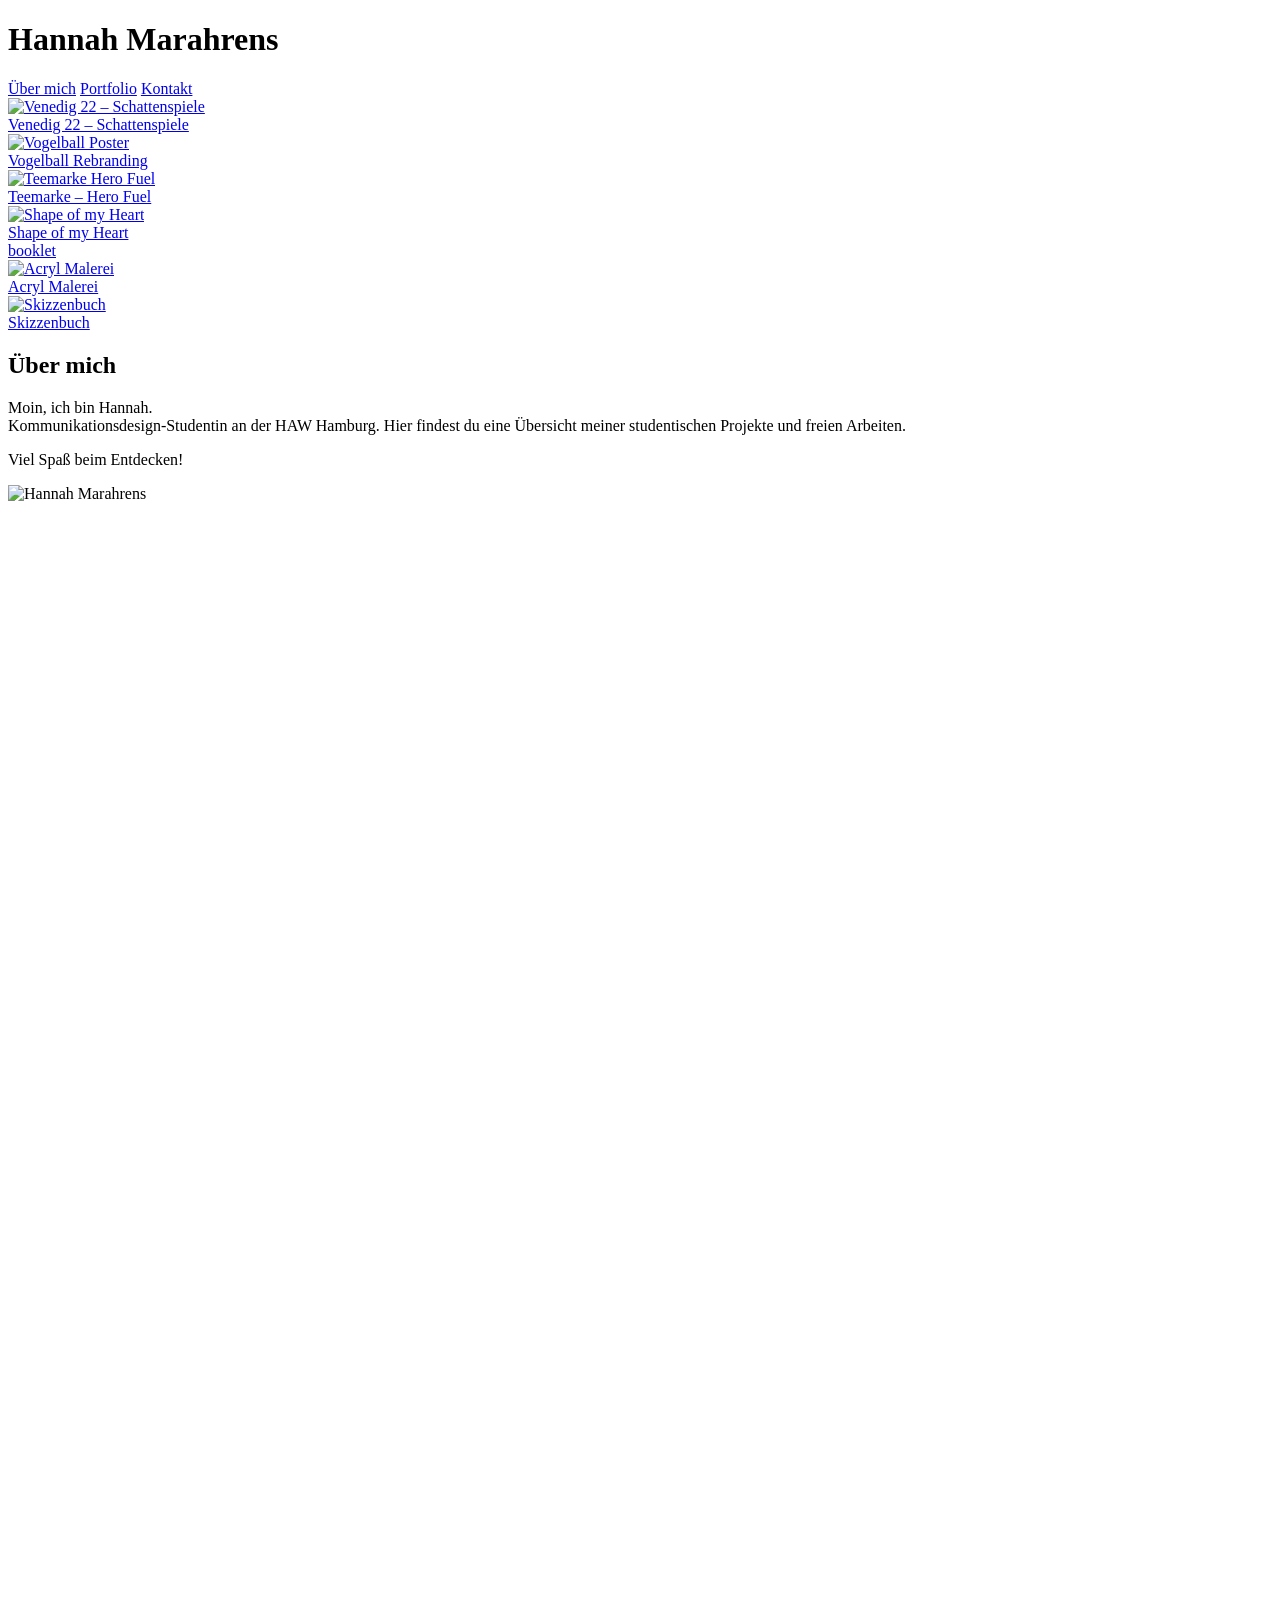
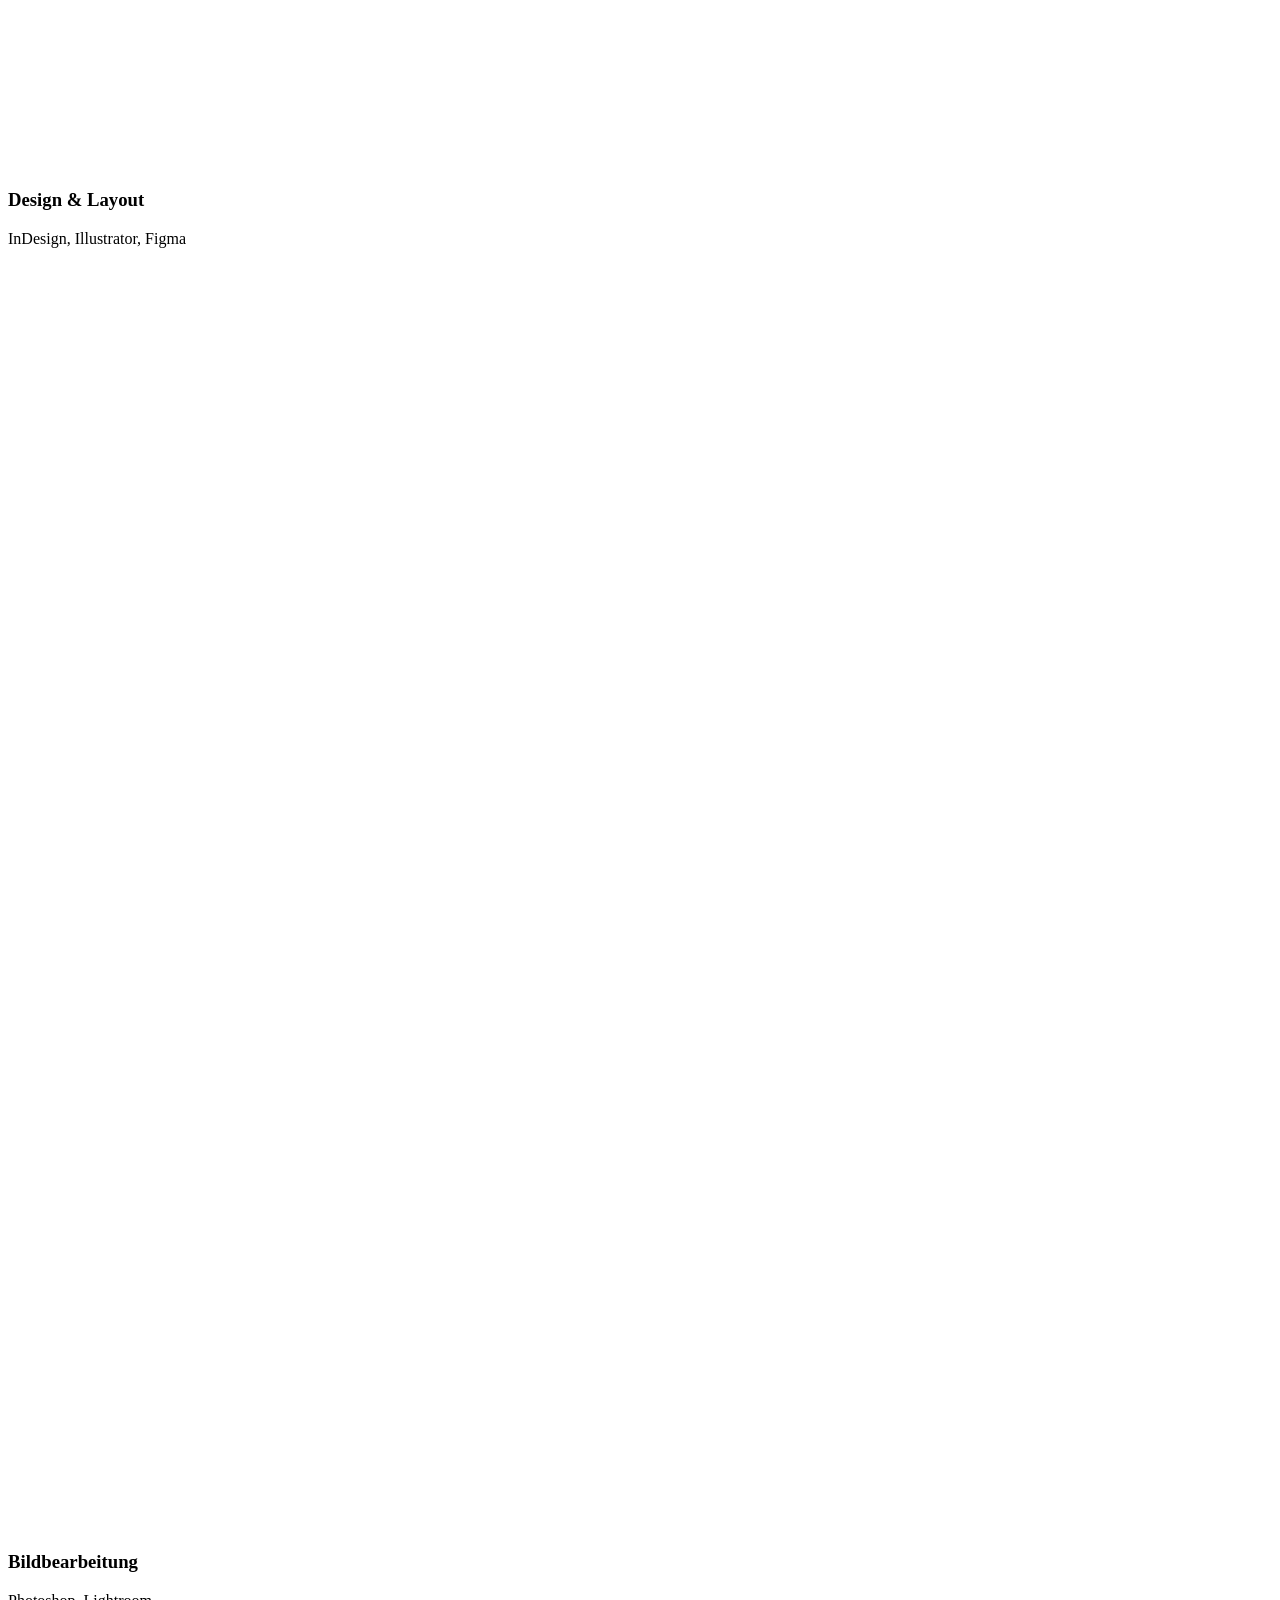
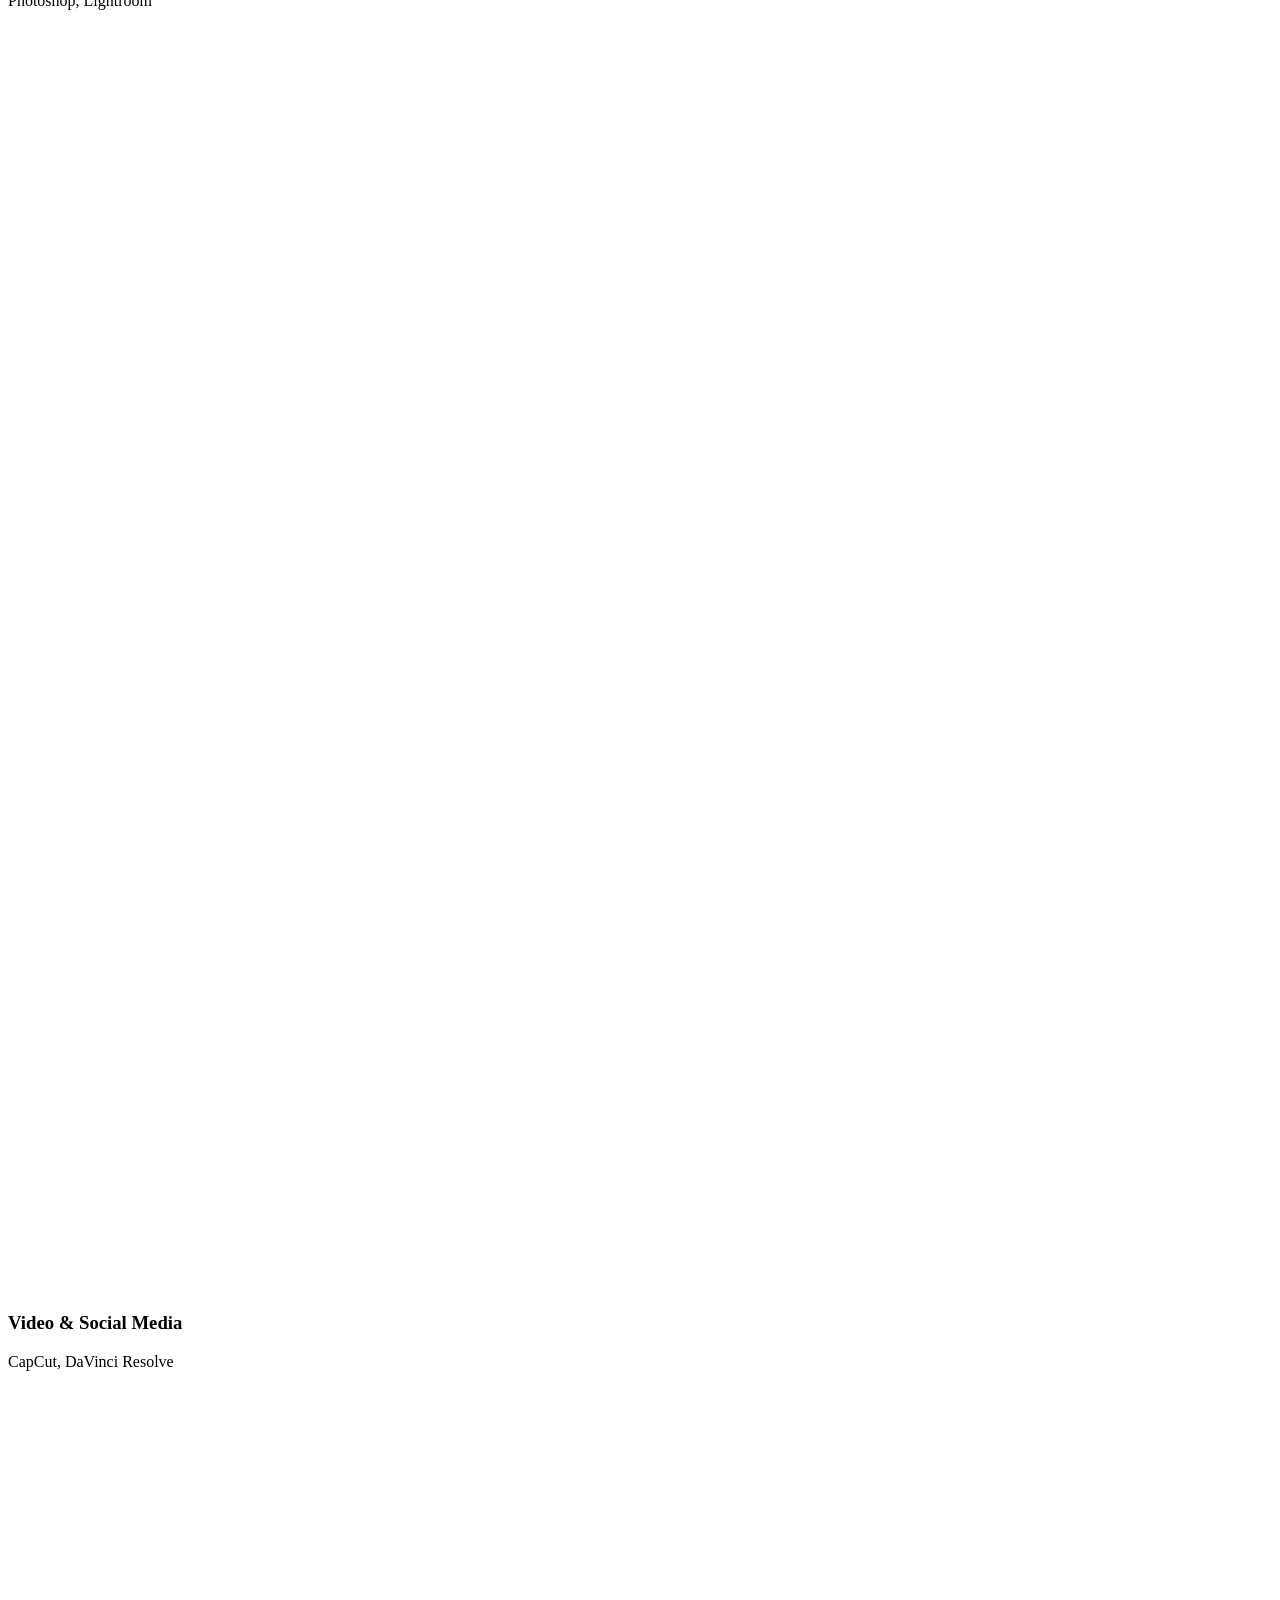
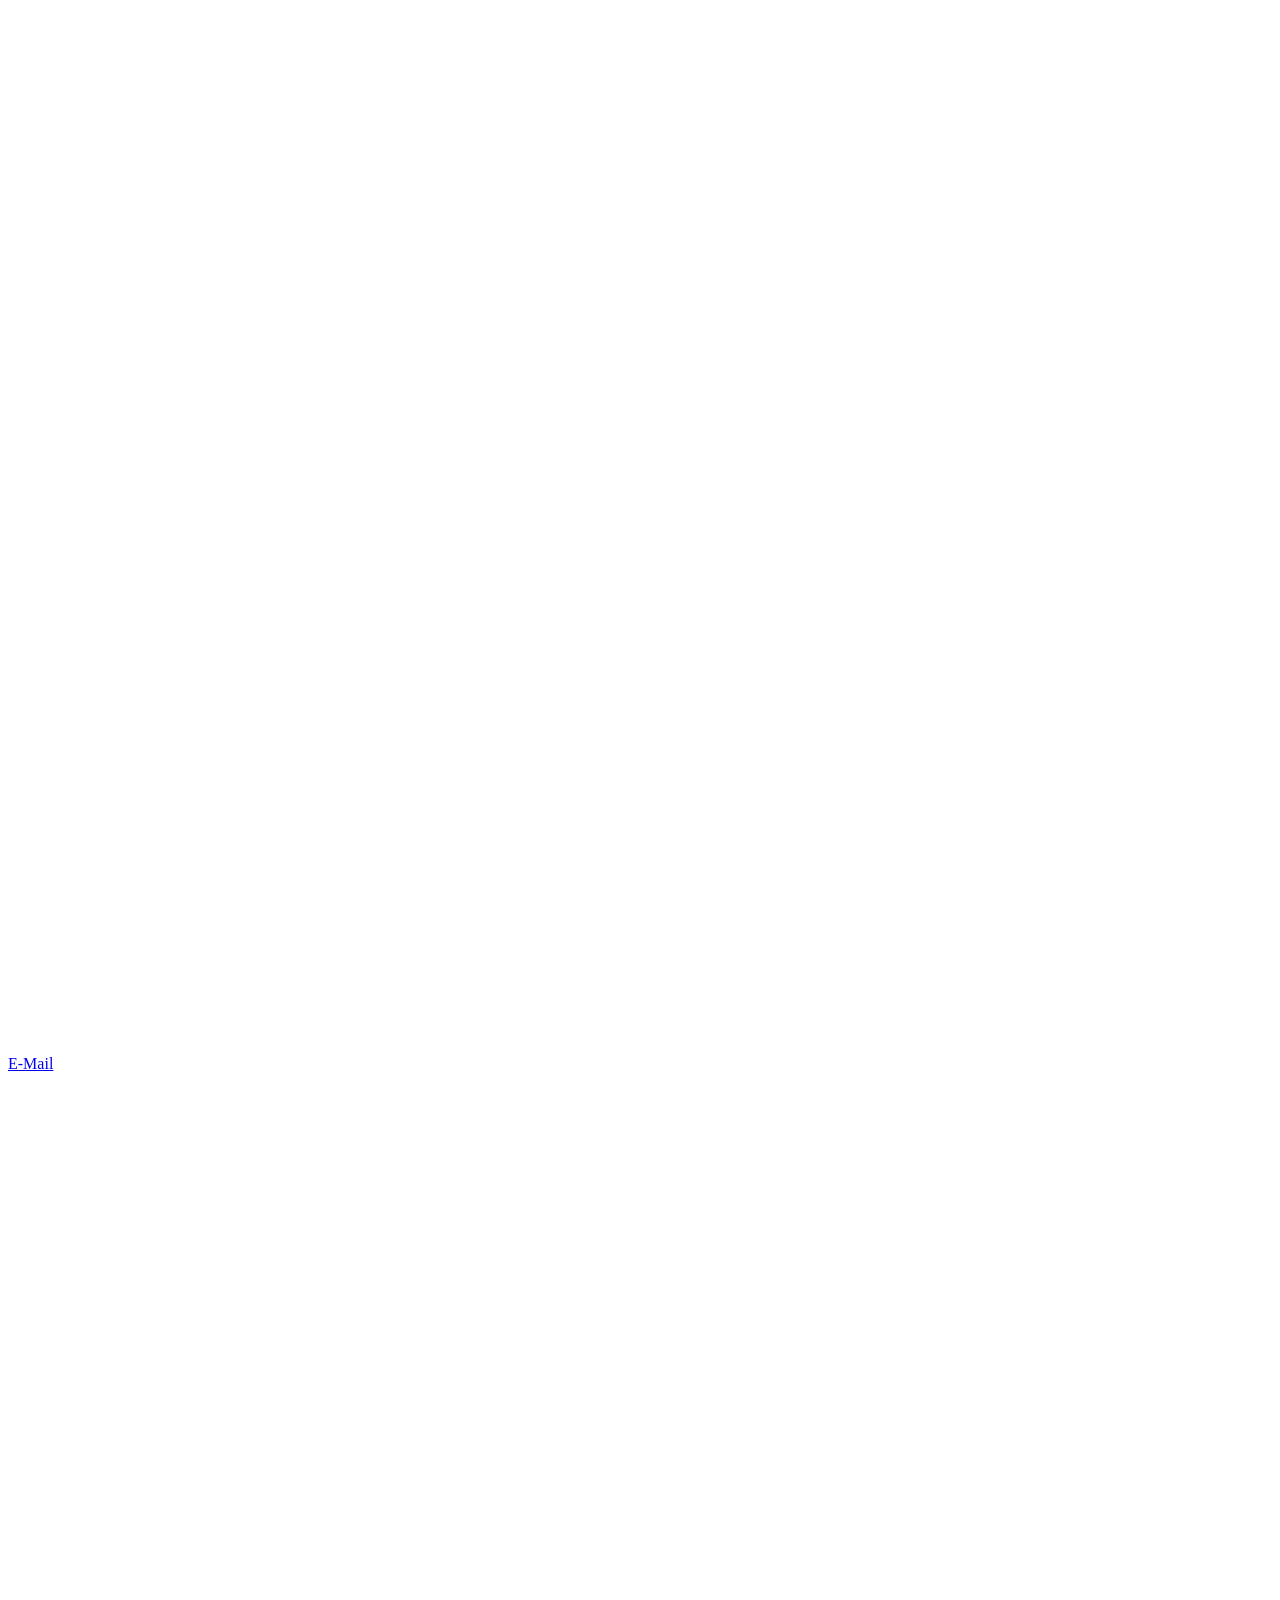
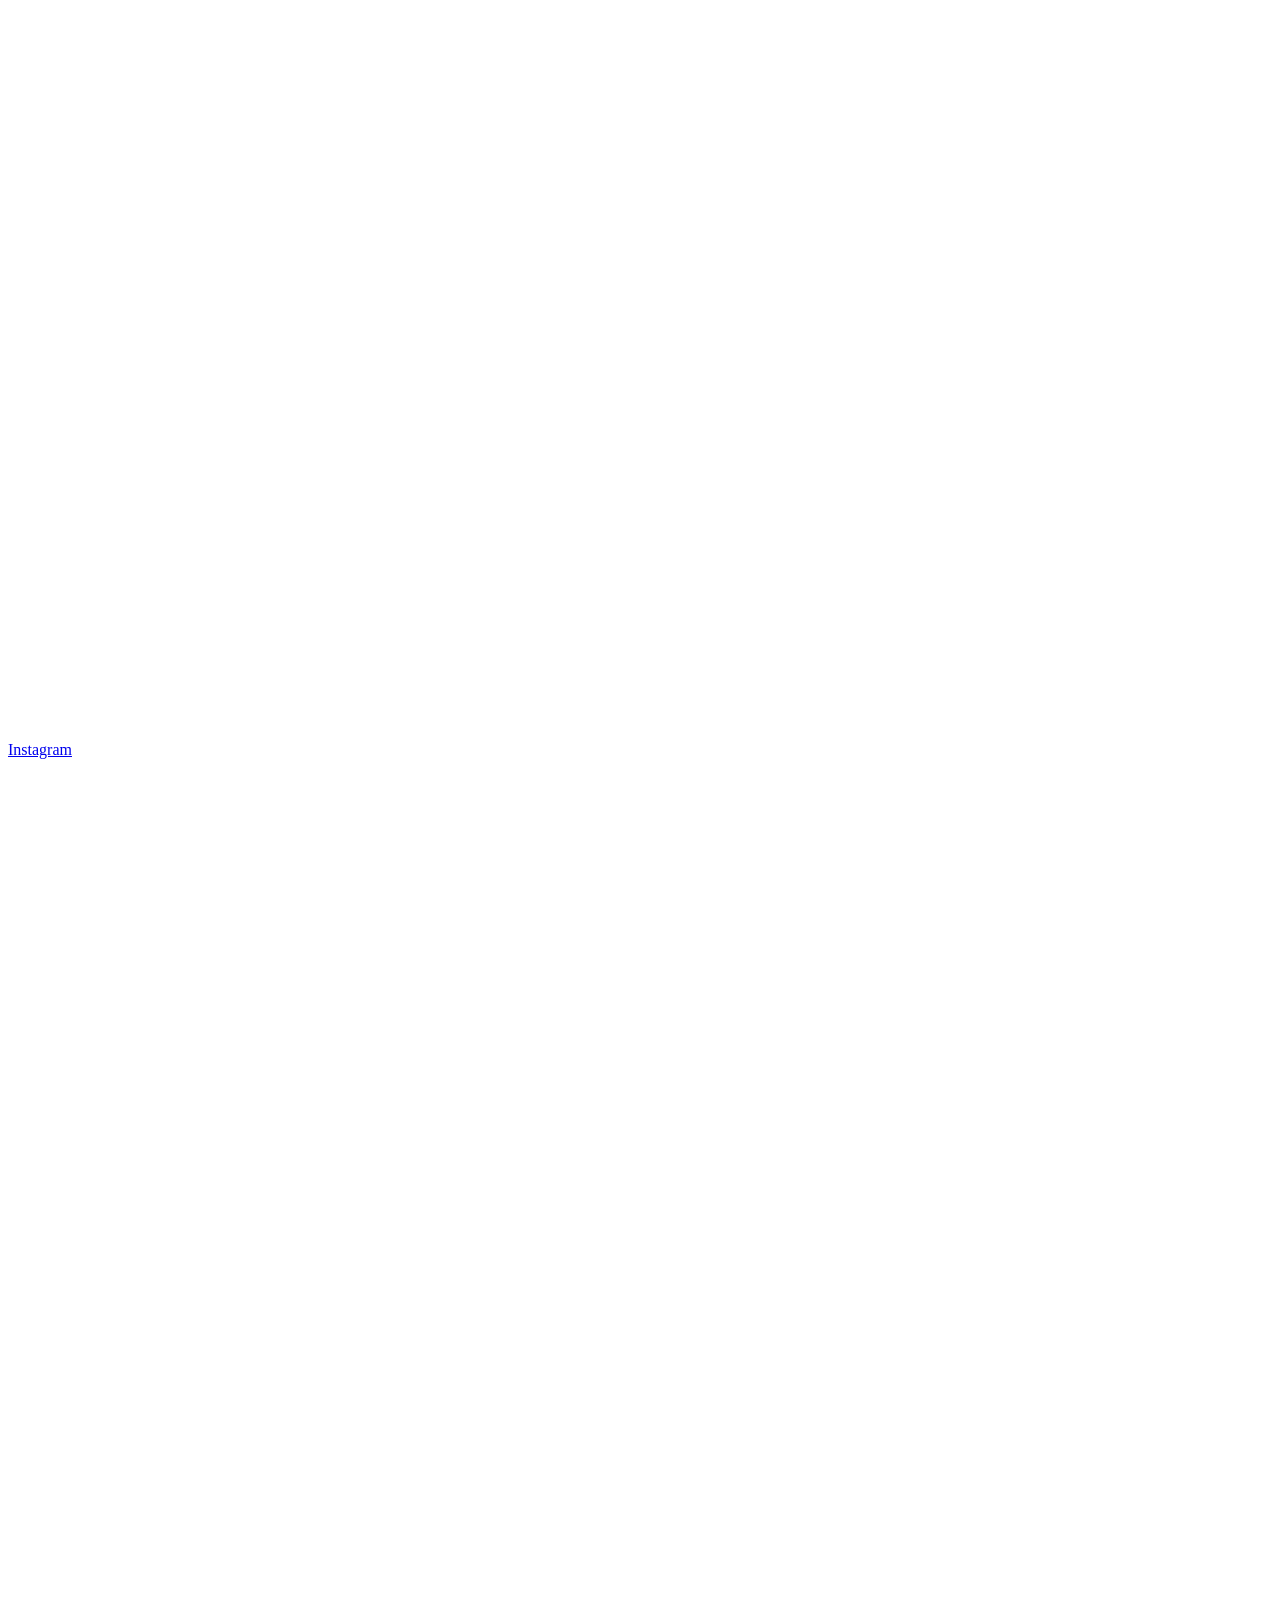
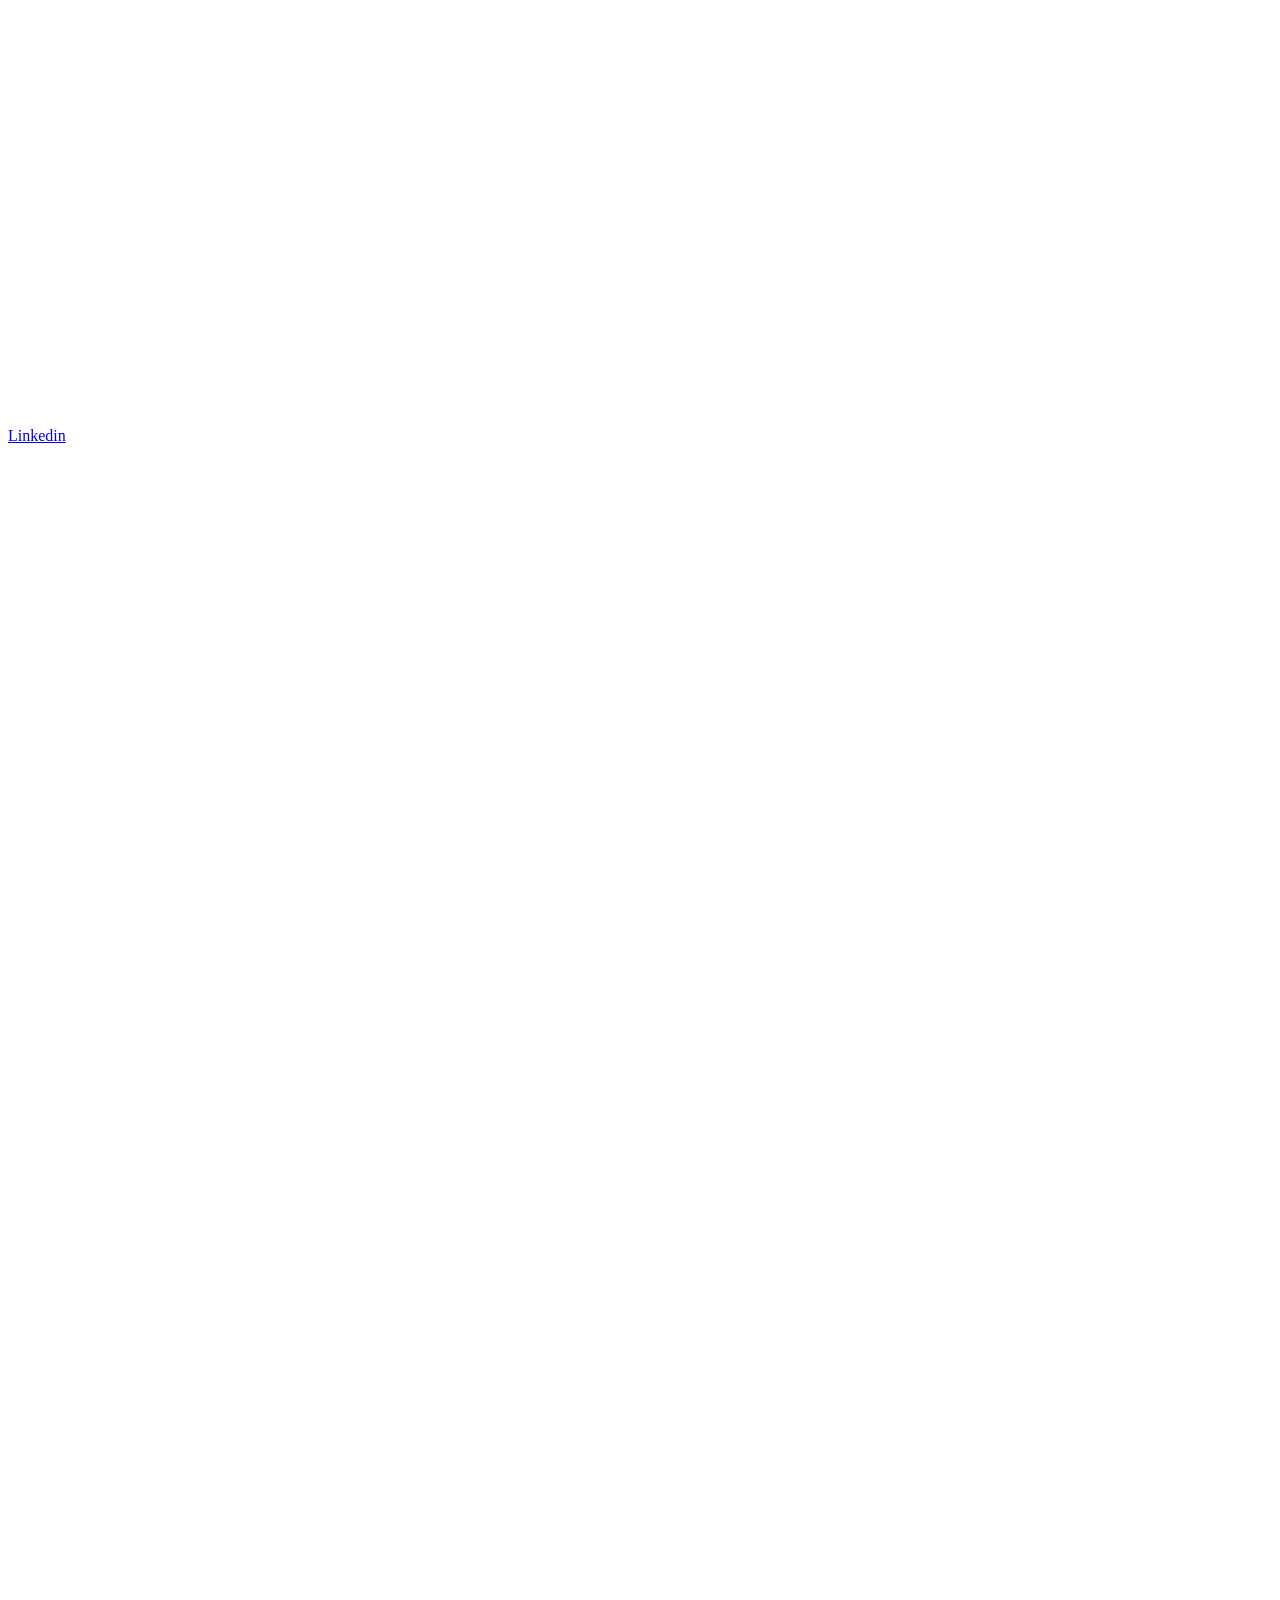
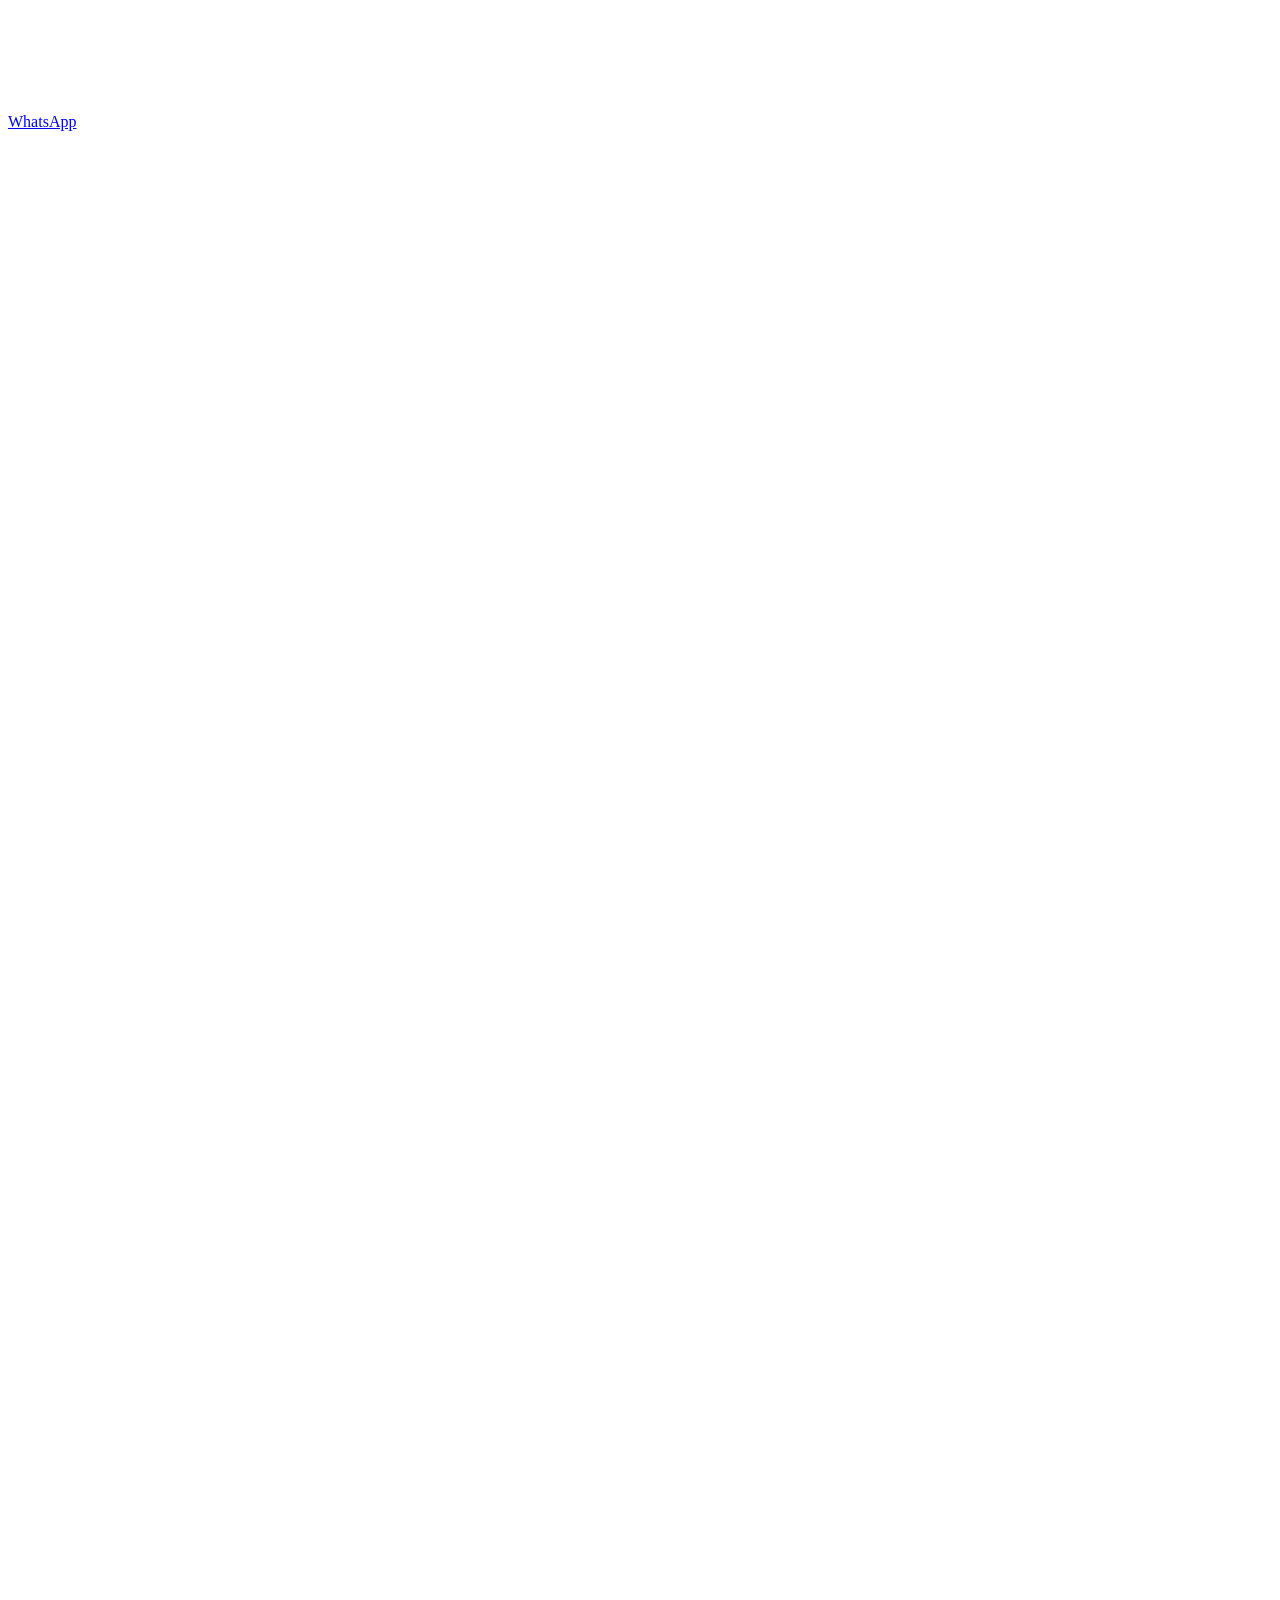
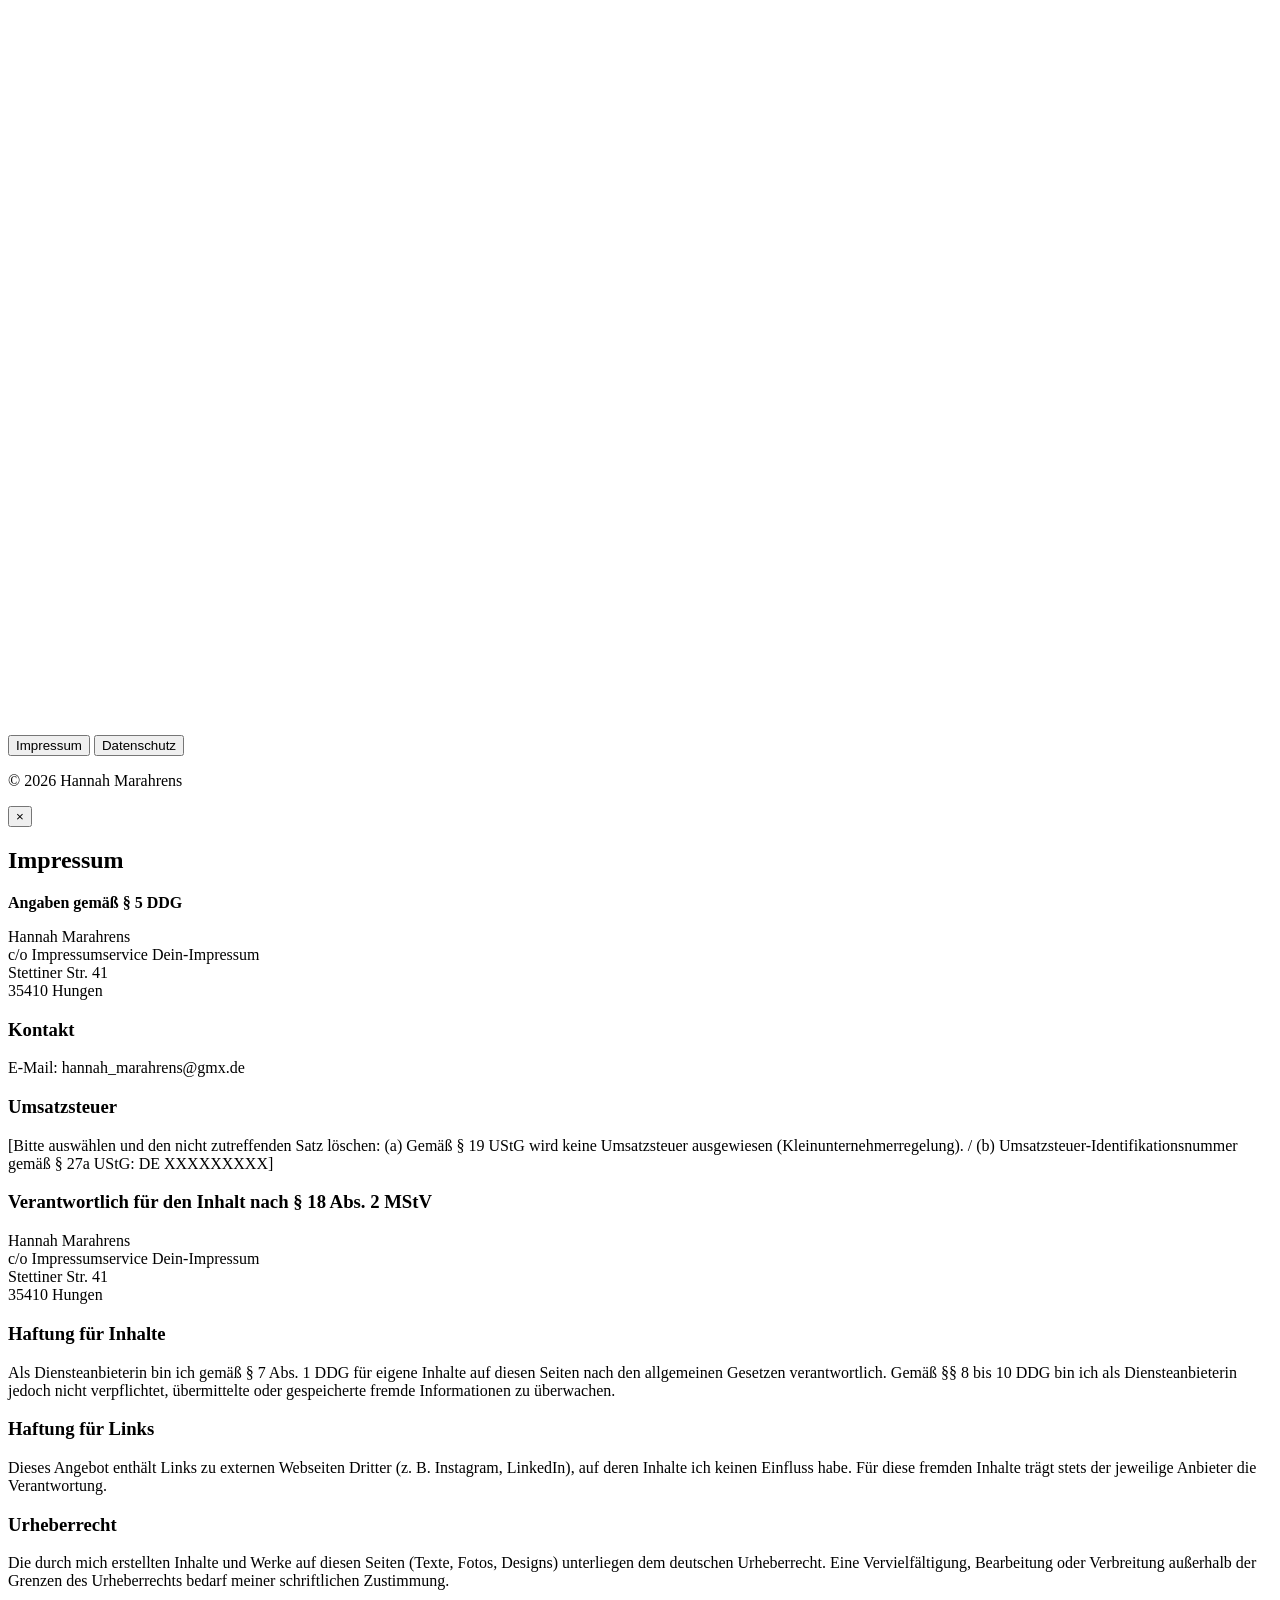
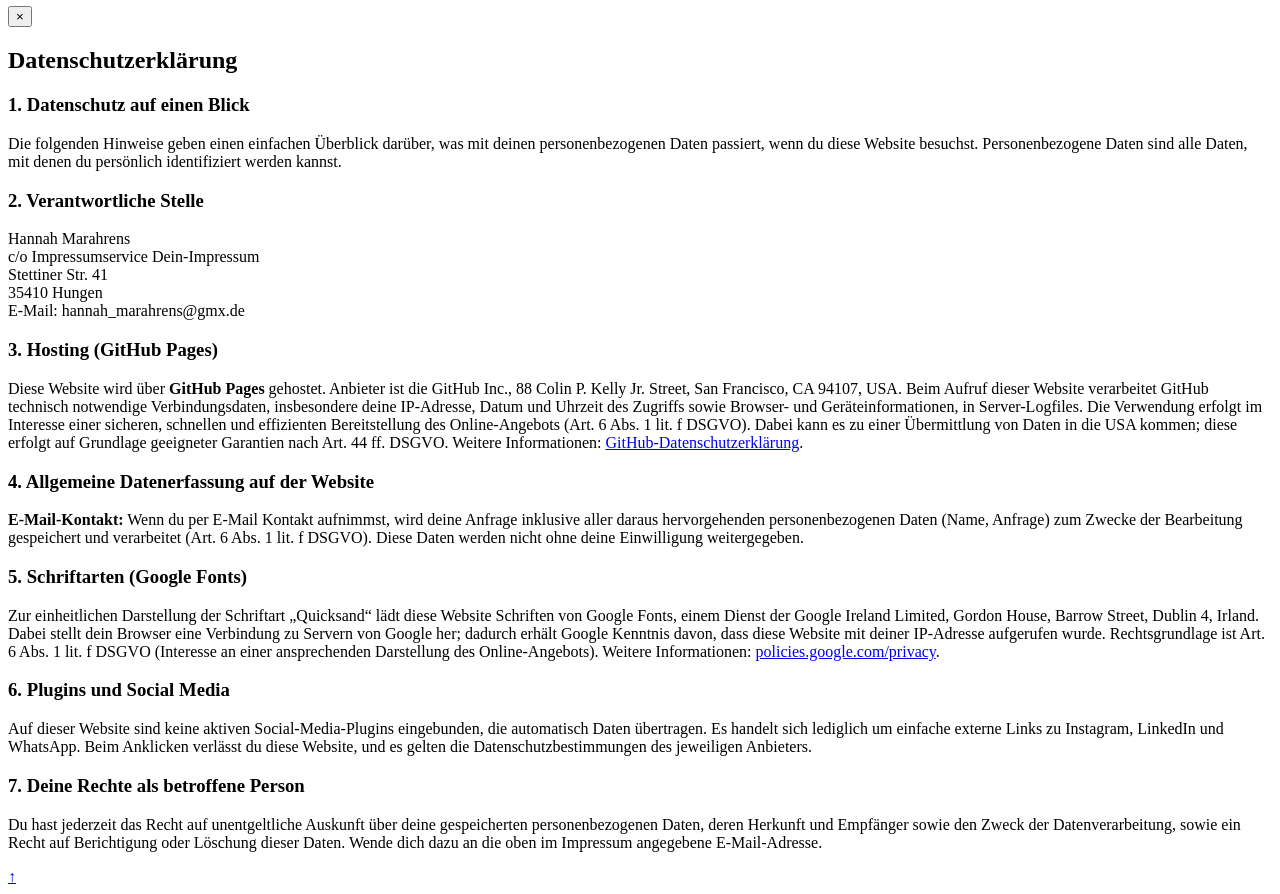
==== index.html @ 344a2e20 "Update meta tags and fix text formatting" ====
<!DOCTYPE html>
<html lang="de">
<head>
<meta charset="UTF-8">
<meta name="viewport" content="width=device-width, initial-scale=1.0">
<!-- Seite soll nicht über Suchmaschinen gefunden werden (nur per direktem Link erreichbar) -->
<meta name="robots" content="noindex, nofollow, noarchive, nosnippet, noimageindex">
<meta name="googlebot" content="noindex, nofollow, noarchive, nosnippet, noimageindex">
<meta name="bingbot" content="noindex, nofollow, noarchive, nosnippet">
<title>Hannah Marahrens – Portfolio</title>
<link rel="preconnect" href="https://fonts.googleapis.com">
<link rel="preconnect" href="https://fonts.gstatic.com" crossorigin>
<link href="https://fonts.googleapis.com/css2?family=Quicksand:wght@400;500;600;700&display=swap" rel="stylesheet">
<link rel="stylesheet" href="style.css">
</head>
<body>

<header class="hero" id="start">
  <div class="wrap">
    <h1>Hannah Marahrens</h1>
    <nav class="main-nav">
      <a href="#about">Über mich</a>
      <a href="#portfolio" class="active">Portfolio</a>
      <a href="#contact">Kontakt</a>
    </nav>
  </div>
</header>

<section id="portfolio" class="portfolio-section">
  <div class="wrap">
  <div class="portfolio-grid">
    <a class="tile tile-venedig" href="projects/venedig.html">
      <img src="bilder/venedig.jpg" alt="Venedig 22 – Schattenspiele">
      <div class="tile-overlay"><span>Venedig 22 – Schattenspiele</span></div>
    </a>

    <a class="tile tile-vogelball" href="projects/vogelball.html">
      <img src="bilder/vogelball.jpg" alt="Vogelball Poster">
      <div class="tile-overlay"><span>Vogelball Rebranding</span></div>
    </a>

    <a class="tile tile-herofuel" href="projects/hero-fuel.html">
      <img src="bilder/hero-fuel.jpg" alt="Teemarke Hero Fuel">
      <div class="tile-overlay"><span>Teemarke – Hero Fuel</span></div>
    </a>

    <a class="tile tile-shape" href="projects/shape-of-my-heart.html">
      <img src="bilder/shape-of-my-heart.jpg" alt="Shape of my Heart">
      <div class="tile-overlay"><span>Shape of my Heart<br> booklet</span></div>
    </a>

    <a class="tile tile-acryl" href="projects/acryl.html">
      <img src="bilder/acryl.jpg" alt="Acryl Malerei">
      <div class="tile-overlay"><span>Acryl Malerei</span></div>
    </a>

    <a class="tile tile-skizzen" href="projects/skizzen.html">
      <img src="bilder/skizzen.jpg" alt="Skizzenbuch">
      <div class="tile-overlay"><span>Skizzenbuch</span></div>
    </a>
  </div>
  </div>
</section>

<section class="about-section" id="about">
  <div class="wrap">
    <div class="about-split">
      <div class="about-text">
        <h2>Über mich</h2>
        <p>Moin, ich bin Hannah.<br>
        Kommunikationsdesign-Studentin an der HAW Hamburg. Hier findest du eine Übersicht meiner studentischen Projekte und freien Arbeiten.</p>
        <p>Viel Spaß beim Entdecken!</p>
      </div>
      <div class="about-photo">
        <img src="bilder/portrait.jpg" alt="Hannah Marahrens">
      </div>
    </div>

    <div class="badges">
      <div class="badge">
        <svg viewBox="0 0 24 24" fill="none" stroke="#ffffff" stroke-width="1.5"><rect x="3" y="4" width="18" height="12" rx="1"/><line x1="8" y1="20" x2="16" y2="20"/><line x1="12" y1="16" x2="12" y2="20"/></svg>
        <h3>Design &amp; Layout</h3>
        <p>InDesign, Illustrator, Figma</p>
      </div>
      <div class="badge">
        <svg viewBox="0 0 24 24" fill="none" stroke="#ffffff" stroke-width="1.5"><rect x="3" y="4" width="18" height="16" rx="1"/><circle cx="8.5" cy="9.5" r="1.5"/><path d="M21 16l-5.5-5.5L3 20"/></svg>
        <h3>Bildbearbeitung</h3>
        <p>Photoshop, Lightroom</p>
      </div>
      <div class="badge">
        <svg viewBox="0 0 24 24" fill="none" stroke="#ffffff" stroke-width="1.5"><circle cx="9" cy="9" r="3"/><circle cx="16" cy="9" r="2"/><rect x="3" y="14" width="14" height="7" rx="1"/><path d="M17 16l4-2v6l-4-2z"/></svg>
        <h3>Video &amp; Social Media</h3>
        <p>CapCut, DaVinci Resolve</p>
      </div>
    </div>
  </div>
</section>

<section class="contact-bar" id="contact">
  <a class="contact-col" href="&#109;&#97;&#105;&#108;&#116;&#111;&#58;&#104;&#97;&#110;&#110;&#97;&#104;&#95;&#109;&#97;&#114;&#97;&#104;&#114;&#101;&#110;&#115;&#64;&#103;&#109;&#120;&#46;&#100;&#101;">
    <svg viewBox="0 0 24 24" fill="none" stroke="var(--ink)" stroke-width="1.5"><rect x="3" y="5" width="18" height="14" rx="1"/><path d="M3 6l9 7 9-7"/></svg>
    <span>E-Mail</span>
  </a>
  <a class="contact-col" href="https://www.instagram.com/hannah_marahrens/" target="_blank" rel="noopener noreferrer">
    <svg viewBox="0 0 24 24" fill="none" stroke="var(--ink)" stroke-width="1.5"><rect x="3.5" y="3.5" width="17" height="17" rx="4"/><circle cx="12" cy="12" r="3.6"/><circle cx="17" cy="7" r="0.6" fill="var(--ink)" stroke="none"/></svg>
    <span>Instagram</span>
  </a>
  <a class="contact-col" href="https://www.linkedin.com/in/hannah-marahrens-787b59432/" target="_blank" rel="noopener noreferrer">
    <svg viewBox="0 0 24 24" fill="none" stroke="var(--ink)" stroke-width="1.5"><rect x="3.5" y="3.5" width="17" height="17" rx="2"/><line x1="7.5" y1="10.5" x2="7.5" y2="16.5"/><circle cx="7.5" cy="7.3" r="0.9" fill="var(--ink)" stroke="none"/><path d="M11 16.5v-4c0-1.2 1-2 2.3-2 1.3 0 2.2.8 2.2 2v4"/></svg>
    <span>Linkedin</span>
  </a>
  <a class="contact-col" href="&#104;&#116;&#116;&#112;&#115;&#58;&#47;&#47;&#119;&#97;&#46;&#109;&#101;&#47;&#52;&#57;&#49;&#53;&#55;&#51;&#50;&#48;&#52;&#55;&#52;&#54;&#52;" target="_blank" rel="noopener noreferrer">
    <svg viewBox="0 0 24 24" fill="none" stroke="var(--ink)" stroke-width="1.5"><path d="M12 3a9 9 0 0 0-7.8 13.4L3 21l4.8-1.2A9 9 0 1 0 12 3z"/><g transform="translate(7.3,6.3) scale(0.46)"><path d="M22 16.92v3a2 2 0 0 1-2.18 2 19.79 19.79 0 0 1-8.63-3.07 19.5 19.5 0 0 1-6-6 19.79 19.79 0 0 1-3.07-8.67A2 2 0 0 1 4.11 2h3a2 2 0 0 1 2 1.72c.127.96.361 1.903.7 2.81a2 2 0 0 1-.45 2.11L8.09 9.91a16 16 0 0 0 6 6l1.27-1.27a2 2 0 0 1 2.11-.45c.907.339 1.85.573 2.81.7A2 2 0 0 1 22 16.92z" fill="var(--ink)" stroke="none"/></g></svg>
    <span>WhatsApp</span>
  </a>
</section>

<footer>
  <div class="wrap">
    <div class="footer-social">
      <a href="https://www.instagram.com/hannah_marahrens/" target="_blank" rel="noopener noreferrer" aria-label="Instagram">
        <svg viewBox="0 0 24 24"><rect x="3.5" y="3.5" width="17" height="17" rx="4" fill="none" stroke="#ffffff" stroke-width="1.8"/><circle cx="12" cy="12" r="3.6" fill="none" stroke="#ffffff" stroke-width="1.8"/></svg>
      </a>
      <a href="https://www.linkedin.com/in/hannah-marahrens-787b59432/" target="_blank" rel="noopener noreferrer" aria-label="LinkedIn">
        <svg viewBox="0 0 24 24"><rect x="3.5" y="3.5" width="17" height="17" rx="2" fill="none" stroke="#ffffff" stroke-width="1.8"/><line x1="7.5" y1="10.5" x2="7.5" y2="16.5" stroke="#ffffff" stroke-width="1.8"/><circle cx="7.5" cy="7.3" r="0.9" fill="#ffffff"/><path d="M11 16.5v-4c0-1.2 1-2 2.3-2 1.3 0 2.2.8 2.2 2v4" fill="none" stroke="#ffffff" stroke-width="1.8"/></svg>
      </a>
      <a href="&#104;&#116;&#116;&#112;&#115;&#58;&#47;&#47;&#119;&#97;&#46;&#109;&#101;&#47;&#52;&#57;&#49;&#53;&#55;&#51;&#50;&#48;&#52;&#55;&#52;&#54;&#52;" target="_blank" rel="noopener noreferrer" aria-label="WhatsApp">
        <svg viewBox="0 0 24 24"><path d="M12 3a9 9 0 0 0-7.8 13.4L3 21l4.8-1.2A9 9 0 1 0 12 3z" fill="none" stroke="#ffffff" stroke-width="1.6"/><g transform="translate(7.3,6.3) scale(0.46)"><path d="M22 16.92v3a2 2 0 0 1-2.18 2 19.79 19.79 0 0 1-8.63-3.07 19.5 19.5 0 0 1-6-6 19.79 19.79 0 0 1-3.07-8.67A2 2 0 0 1 4.11 2h3a2 2 0 0 1 2 1.72c.127.96.361 1.903.7 2.81a2 2 0 0 1-.45 2.11L8.09 9.91a16 16 0 0 0 6 6l1.27-1.27a2 2 0 0 1 2.11-.45c.907.339 1.85.573 2.81.7A2 2 0 0 1 22 16.92z" fill="#ffffff" stroke="none"/></g></svg>
      </a>
    </div>
    <div class="footer-legal">
      <button onclick="openModal('impressumModal')">Impressum</button>
      <button onclick="openModal('datenschutzModal')">Datenschutz</button>
    </div>
    <p class="footer-copy">© 2026 Hannah Marahrens</p>
  </div>
</footer>

<div id="impressumModal" class="modal">
  <div class="modal-content">
    <button class="modal-close" onclick="closeModal('impressumModal')">&times;</button>
    <h2>Impressum</h2>
    <p><strong>Angaben gemäß § 5 DDG</strong></p>
    <p>&#72;&#97;&#110;&#110;&#97;&#104;&#32;&#77;&#97;&#114;&#97;&#104;&#114;&#101;&#110;&#115;<br>&#99;&#47;&#111;&#32;&#73;&#109;&#112;&#114;&#101;&#115;&#115;&#117;&#109;&#115;&#101;&#114;&#118;&#105;&#99;&#101;&#32;&#68;&#101;&#105;&#110;&#45;&#73;&#109;&#112;&#114;&#101;&#115;&#115;&#117;&#109;<br>&#83;&#116;&#101;&#116;&#116;&#105;&#110;&#101;&#114;&#32;&#83;&#116;&#114;&#46;&#32;&#52;&#49;<br>&#51;&#53;&#52;&#49;&#48;&#32;&#72;&#117;&#110;&#103;&#101;&#110;</p>
    <h3>Kontakt</h3>
    <p>E-Mail: &#104;&#97;&#110;&#110;&#97;&#104;&#95;&#109;&#97;&#114;&#97;&#104;&#114;&#101;&#110;&#115;&#64;&#103;&#109;&#120;&#46;&#100;&#101;</p>
    <h3>Umsatzsteuer</h3>
    <p class="placeholder">[Bitte auswählen und den nicht zutreffenden Satz löschen: (a) Gemäß § 19 UStG wird keine Umsatzsteuer ausgewiesen (Kleinunternehmerregelung). / (b) Umsatzsteuer-Identifikationsnummer gemäß § 27a UStG: DE XXXXXXXXX]</p>
    <h3>Verantwortlich für den Inhalt nach § 18 Abs. 2 MStV</h3>
    <p>&#72;&#97;&#110;&#110;&#97;&#104;&#32;&#77;&#97;&#114;&#97;&#104;&#114;&#101;&#110;&#115;<br>&#99;&#47;&#111;&#32;&#73;&#109;&#112;&#114;&#101;&#115;&#115;&#117;&#109;&#115;&#101;&#114;&#118;&#105;&#99;&#101;&#32;&#68;&#101;&#105;&#110;&#45;&#73;&#109;&#112;&#114;&#101;&#115;&#115;&#117;&#109;<br>&#83;&#116;&#101;&#116;&#116;&#105;&#110;&#101;&#114;&#32;&#83;&#116;&#114;&#46;&#32;&#52;&#49;<br>&#51;&#53;&#52;&#49;&#48;&#32;&#72;&#117;&#110;&#103;&#101;&#110;</p>
    <h3>Haftung für Inhalte</h3>
    <p>Als Diensteanbieterin bin ich gemäß § 7 Abs. 1 DDG für eigene Inhalte auf diesen Seiten nach den allgemeinen Gesetzen verantwortlich. Gemäß §§ 8 bis 10 DDG bin ich als Diensteanbieterin jedoch nicht verpflichtet, übermittelte oder gespeicherte fremde Informationen zu überwachen.</p>
    <h3>Haftung für Links</h3>
    <p>Dieses Angebot enthält Links zu externen Webseiten Dritter (z. B. Instagram, LinkedIn), auf deren Inhalte ich keinen Einfluss habe. Für diese fremden Inhalte trägt stets der jeweilige Anbieter die Verantwortung.</p>
    <h3>Urheberrecht</h3>
    <p>Die durch mich erstellten Inhalte und Werke auf diesen Seiten (Texte, Fotos, Designs) unterliegen dem deutschen Urheberrecht. Eine Vervielfältigung, Bearbeitung oder Verbreitung außerhalb der Grenzen des Urheberrechts bedarf meiner schriftlichen Zustimmung.</p>
  </div>
</div>

<div id="datenschutzModal" class="modal">
  <div class="modal-content">
    <button class="modal-close" onclick="closeModal('datenschutzModal')">&times;</button>
    <h2>Datenschutzerklärung</h2>
    <h3>1. Datenschutz auf einen Blick</h3>
    <p>Die folgenden Hinweise geben einen einfachen Überblick darüber, was mit deinen personenbezogenen Daten passiert, wenn du diese Website besuchst. Personenbezogene Daten sind alle Daten, mit denen du persönlich identifiziert werden kannst.</p>
    <h3>2. Verantwortliche Stelle</h3>
    <p>&#72;&#97;&#110;&#110;&#97;&#104;&#32;&#77;&#97;&#114;&#97;&#104;&#114;&#101;&#110;&#115;<br>&#99;&#47;&#111;&#32;&#73;&#109;&#112;&#114;&#101;&#115;&#115;&#117;&#109;&#115;&#101;&#114;&#118;&#105;&#99;&#101;&#32;&#68;&#101;&#105;&#110;&#45;&#73;&#109;&#112;&#114;&#101;&#115;&#115;&#117;&#109;<br>&#83;&#116;&#101;&#116;&#116;&#105;&#110;&#101;&#114;&#32;&#83;&#116;&#114;&#46;&#32;&#52;&#49;<br>&#51;&#53;&#52;&#49;&#48;&#32;&#72;&#117;&#110;&#103;&#101;&#110;<br>E-Mail: &#104;&#97;&#110;&#110;&#97;&#104;&#95;&#109;&#97;&#114;&#97;&#104;&#114;&#101;&#110;&#115;&#64;&#103;&#109;&#120;&#46;&#100;&#101;</p>
    <h3>3. Hosting (GitHub Pages)</h3>
    <p>Diese Website wird über <strong>GitHub Pages</strong> gehostet. Anbieter ist die GitHub Inc., 88 Colin P. Kelly Jr. Street, San Francisco, CA 94107, USA. Beim Aufruf dieser Website verarbeitet GitHub technisch notwendige Verbindungsdaten, insbesondere deine IP-Adresse, Datum und Uhrzeit des Zugriffs sowie Browser- und Geräteinformationen, in Server-Logfiles. Die Verwendung erfolgt im Interesse einer sicheren, schnellen und effizienten Bereitstellung des Online-Angebots (Art. 6 Abs. 1 lit. f DSGVO). Dabei kann es zu einer Übermittlung von Daten in die USA kommen; diese erfolgt auf Grundlage geeigneter Garantien nach Art. 44 ff. DSGVO. Weitere Informationen: <a href="https://docs.github.com/de/site-policy/privacy-policies/github-general-privacy-statement" target="_blank" rel="noopener noreferrer" style="text-decoration:underline;">GitHub-Datenschutzerklärung</a>.</p>
    <h3>4. Allgemeine Datenerfassung auf der Website</h3>
    <p><strong>E-Mail-Kontakt:</strong> Wenn du per E-Mail Kontakt aufnimmst, wird deine Anfrage inklusive aller daraus hervorgehenden personenbezogenen Daten (Name, Anfrage) zum Zwecke der Bearbeitung gespeichert und verarbeitet (Art. 6 Abs. 1 lit. f DSGVO). Diese Daten werden nicht ohne deine Einwilligung weitergegeben.</p>
    <h3>5. Schriftarten (Google Fonts)</h3>
    <p>Zur einheitlichen Darstellung der Schriftart „Quicksand“ lädt diese Website Schriften von Google Fonts, einem Dienst der Google Ireland Limited, Gordon House, Barrow Street, Dublin 4, Irland. Dabei stellt dein Browser eine Verbindung zu Servern von Google her; dadurch erhält Google Kenntnis davon, dass diese Website mit deiner IP-Adresse aufgerufen wurde. Rechtsgrundlage ist Art. 6 Abs. 1 lit. f DSGVO (Interesse an einer ansprechenden Darstellung des Online-Angebots). Weitere Informationen: <a href="https://policies.google.com/privacy" target="_blank" rel="noopener noreferrer" style="text-decoration:underline;">policies.google.com/privacy</a>.</p>
    <h3>6. Plugins und Social Media</h3>
    <p>Auf dieser Website sind keine aktiven Social-Media-Plugins eingebunden, die automatisch Daten übertragen. Es handelt sich lediglich um einfache externe Links zu Instagram, LinkedIn und WhatsApp. Beim Anklicken verlässt du diese Website, und es gelten die Datenschutzbestimmungen des jeweiligen Anbieters.</p>
    <h3>7. Deine Rechte als betroffene Person</h3>
    <p>Du hast jederzeit das Recht auf unentgeltliche Auskunft über deine gespeicherten personenbezogenen Daten, deren Herkunft und Empfänger sowie den Zweck der Datenverarbeitung, sowie ein Recht auf Berichtigung oder Löschung dieser Daten. Wende dich dazu an die oben im Impressum angegebene E-Mail-Adresse.</p>
  </div>
</div>

<a href="#start" class="scroll-top-btn" id="scrollTopBtn">&uarr;</a>

<script>
  function openModal(id) { document.getElementById(id).classList.add('active'); }
  function closeModal(id) { document.getElementById(id).classList.remove('active'); }
  window.onclick = function(e) {
    if (e.target.classList.contains('modal')) e.target.classList.remove('active');
  };
  const scrollTopBtn = document.getElementById('scrollTopBtn');
  window.addEventListener('scroll', () => {
    if (window.scrollY > 400) scrollTopBtn.classList.add('visible');
    else scrollTopBtn.classList.remove('visible');
  });
</script>

</body>
</html>
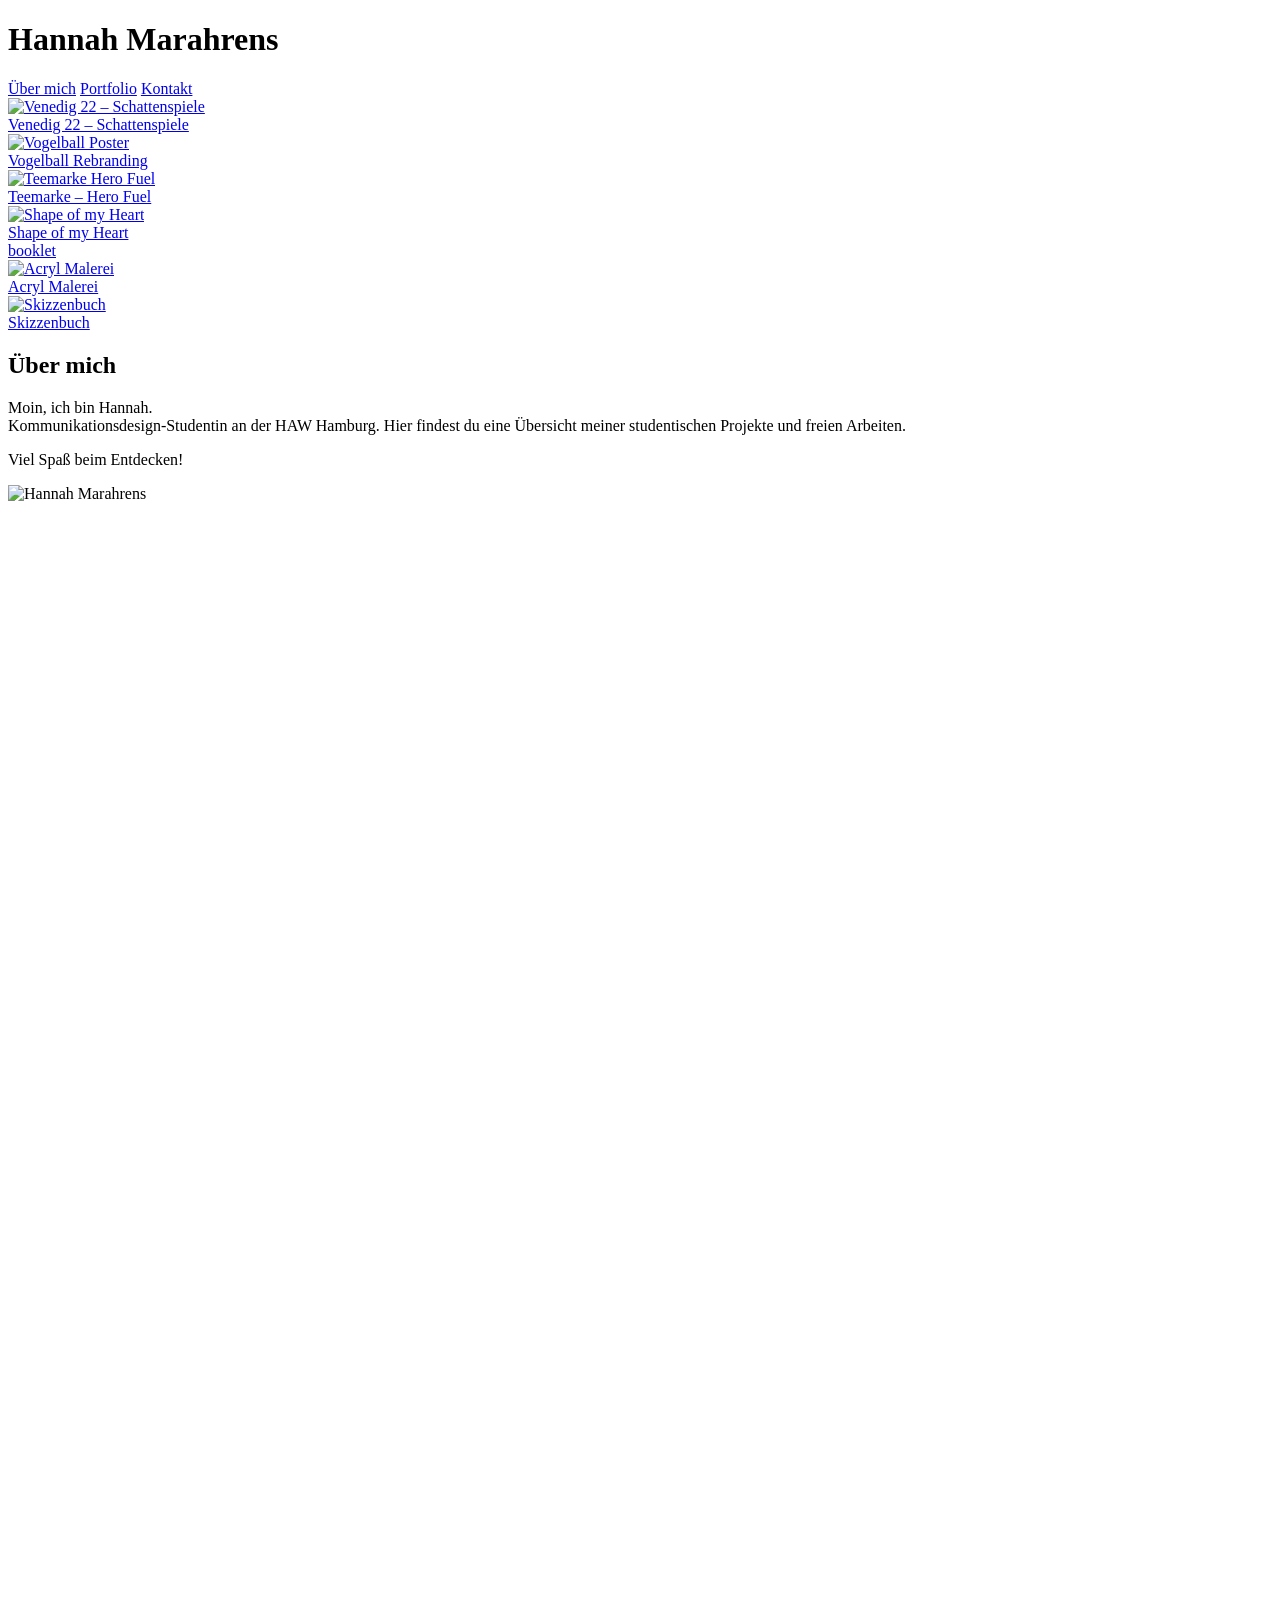
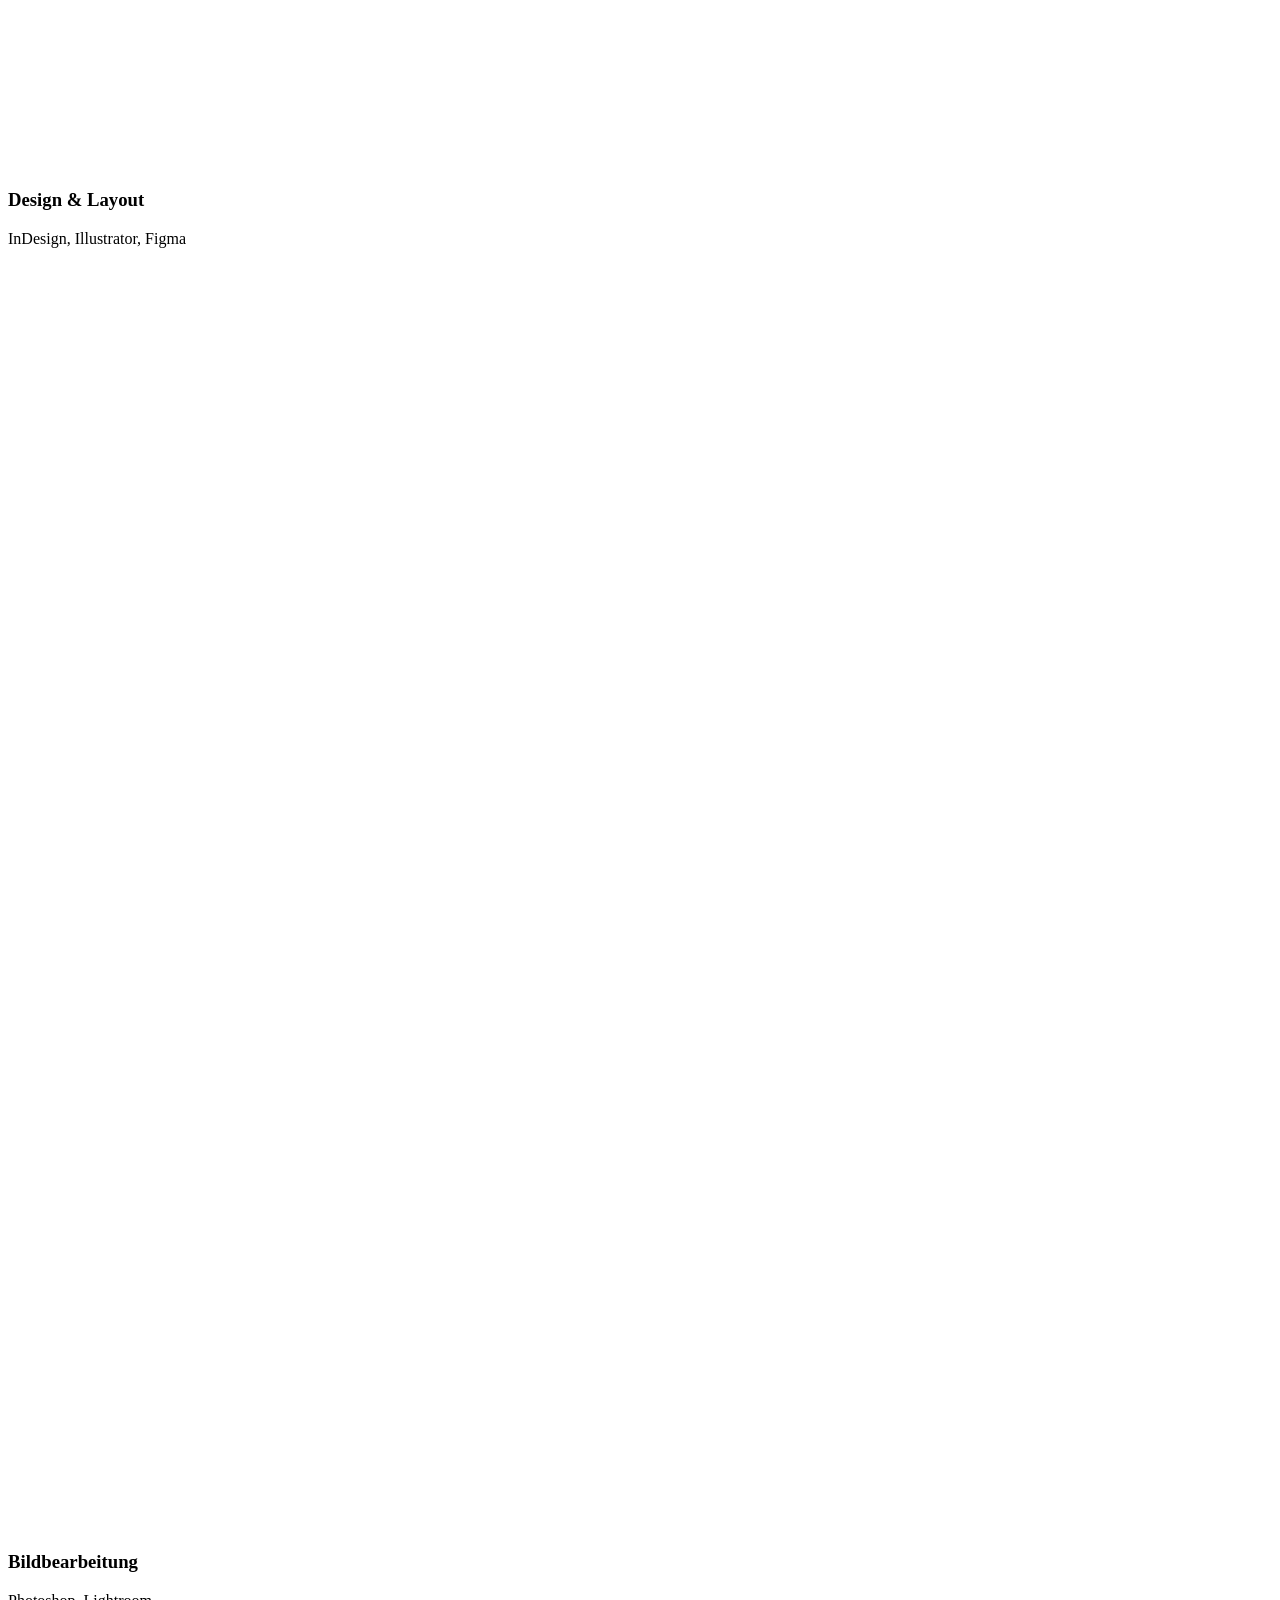
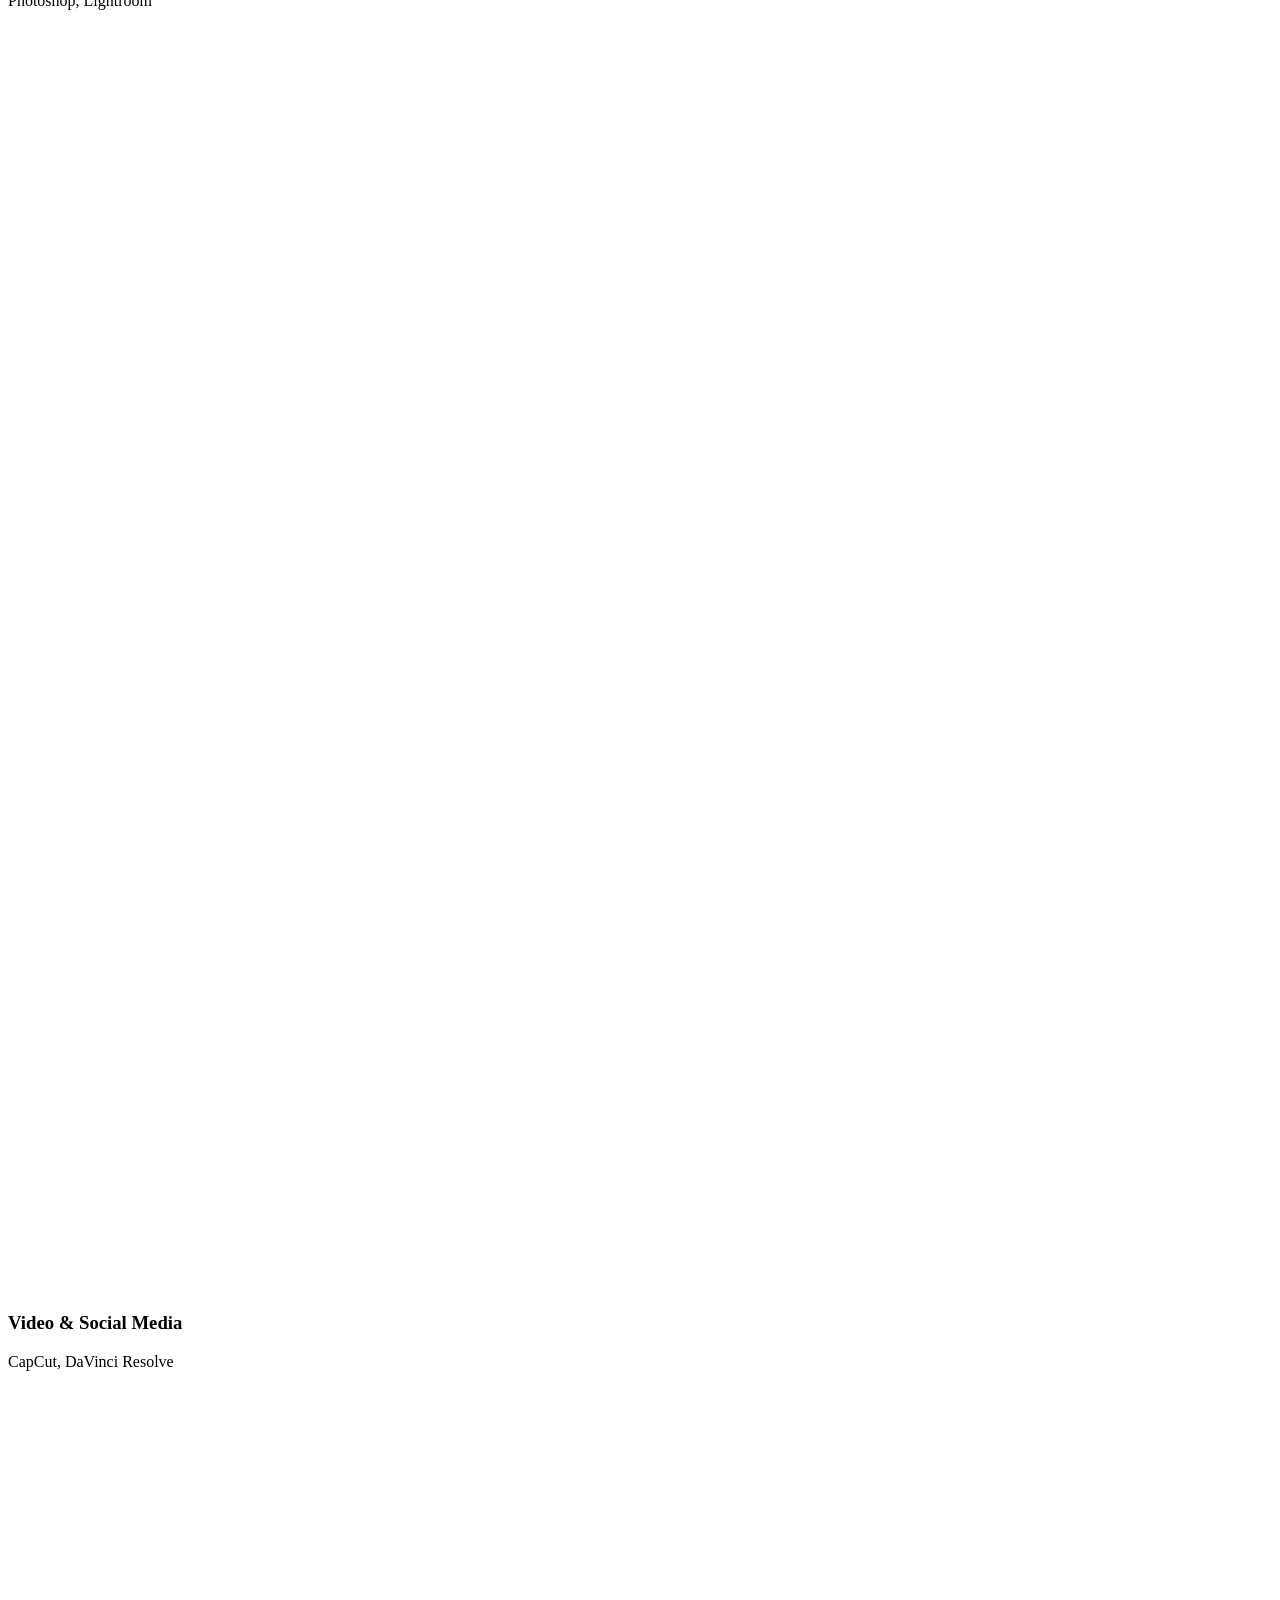
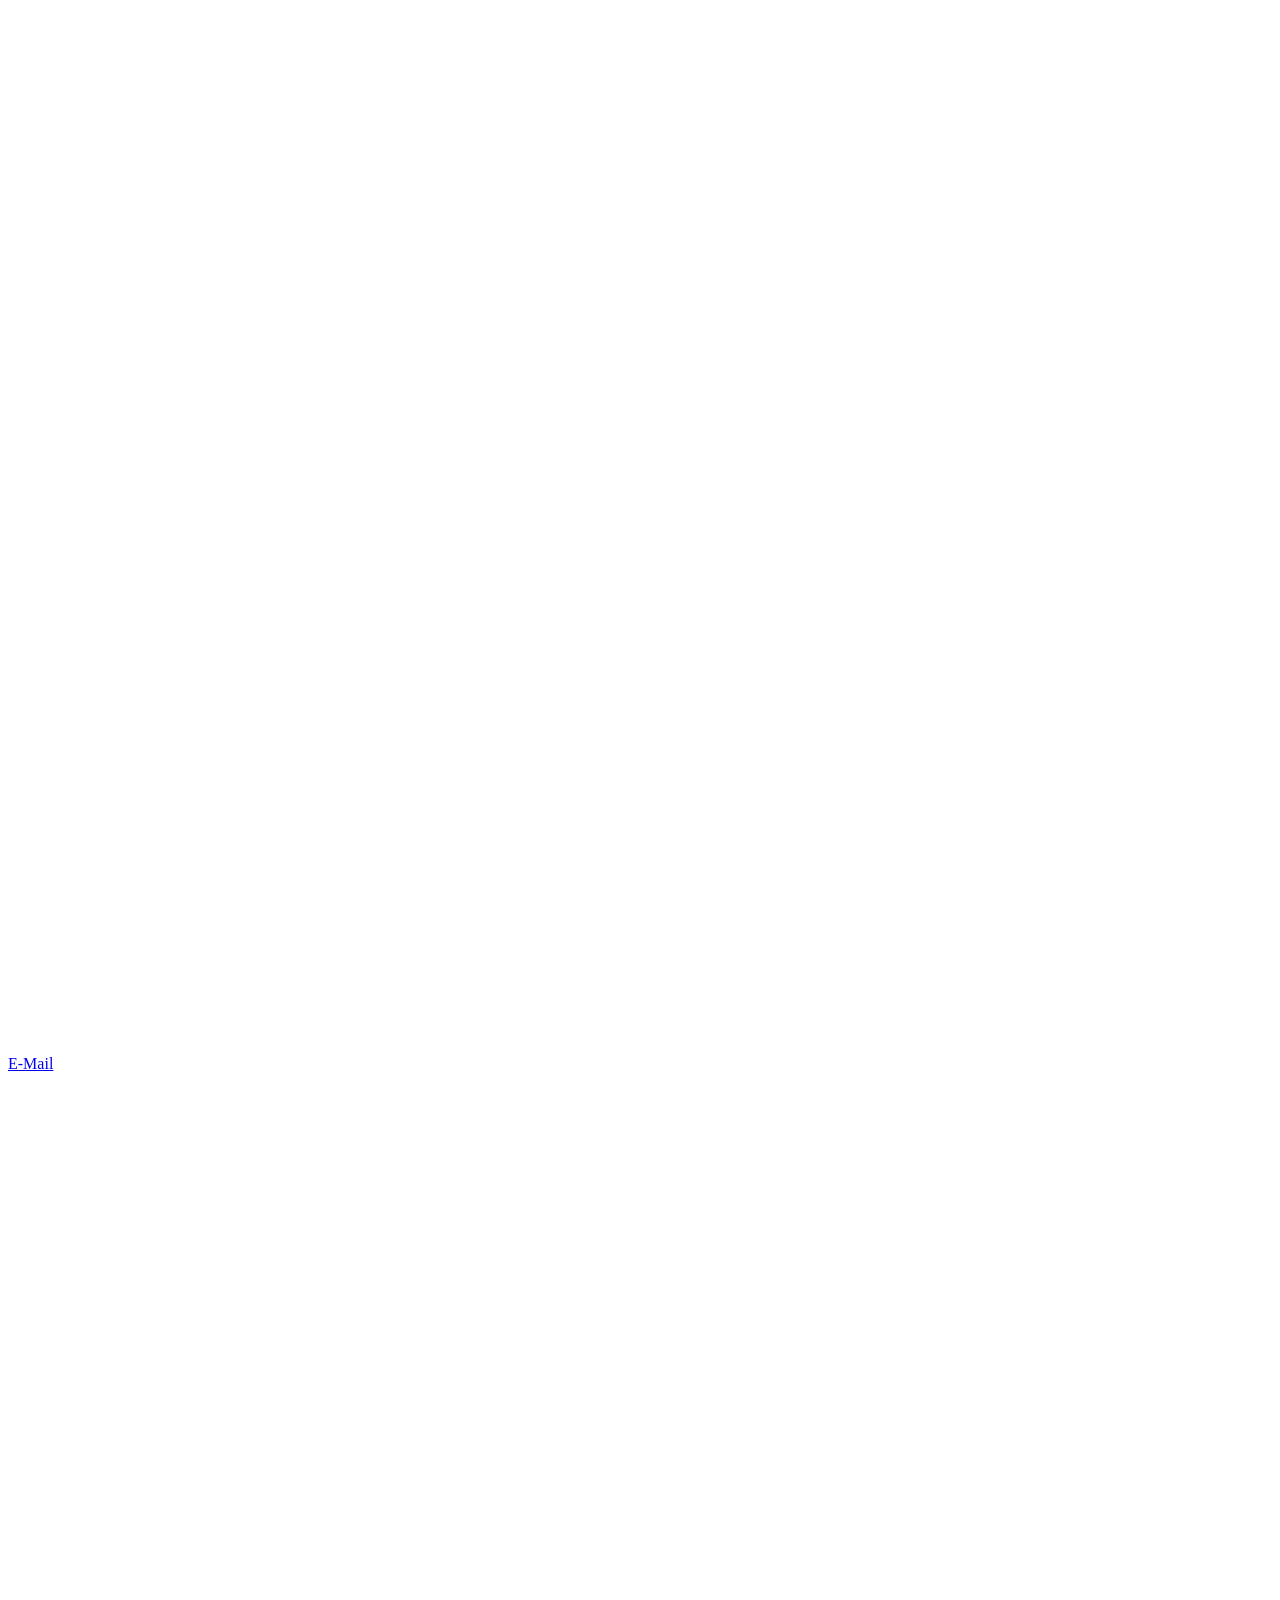
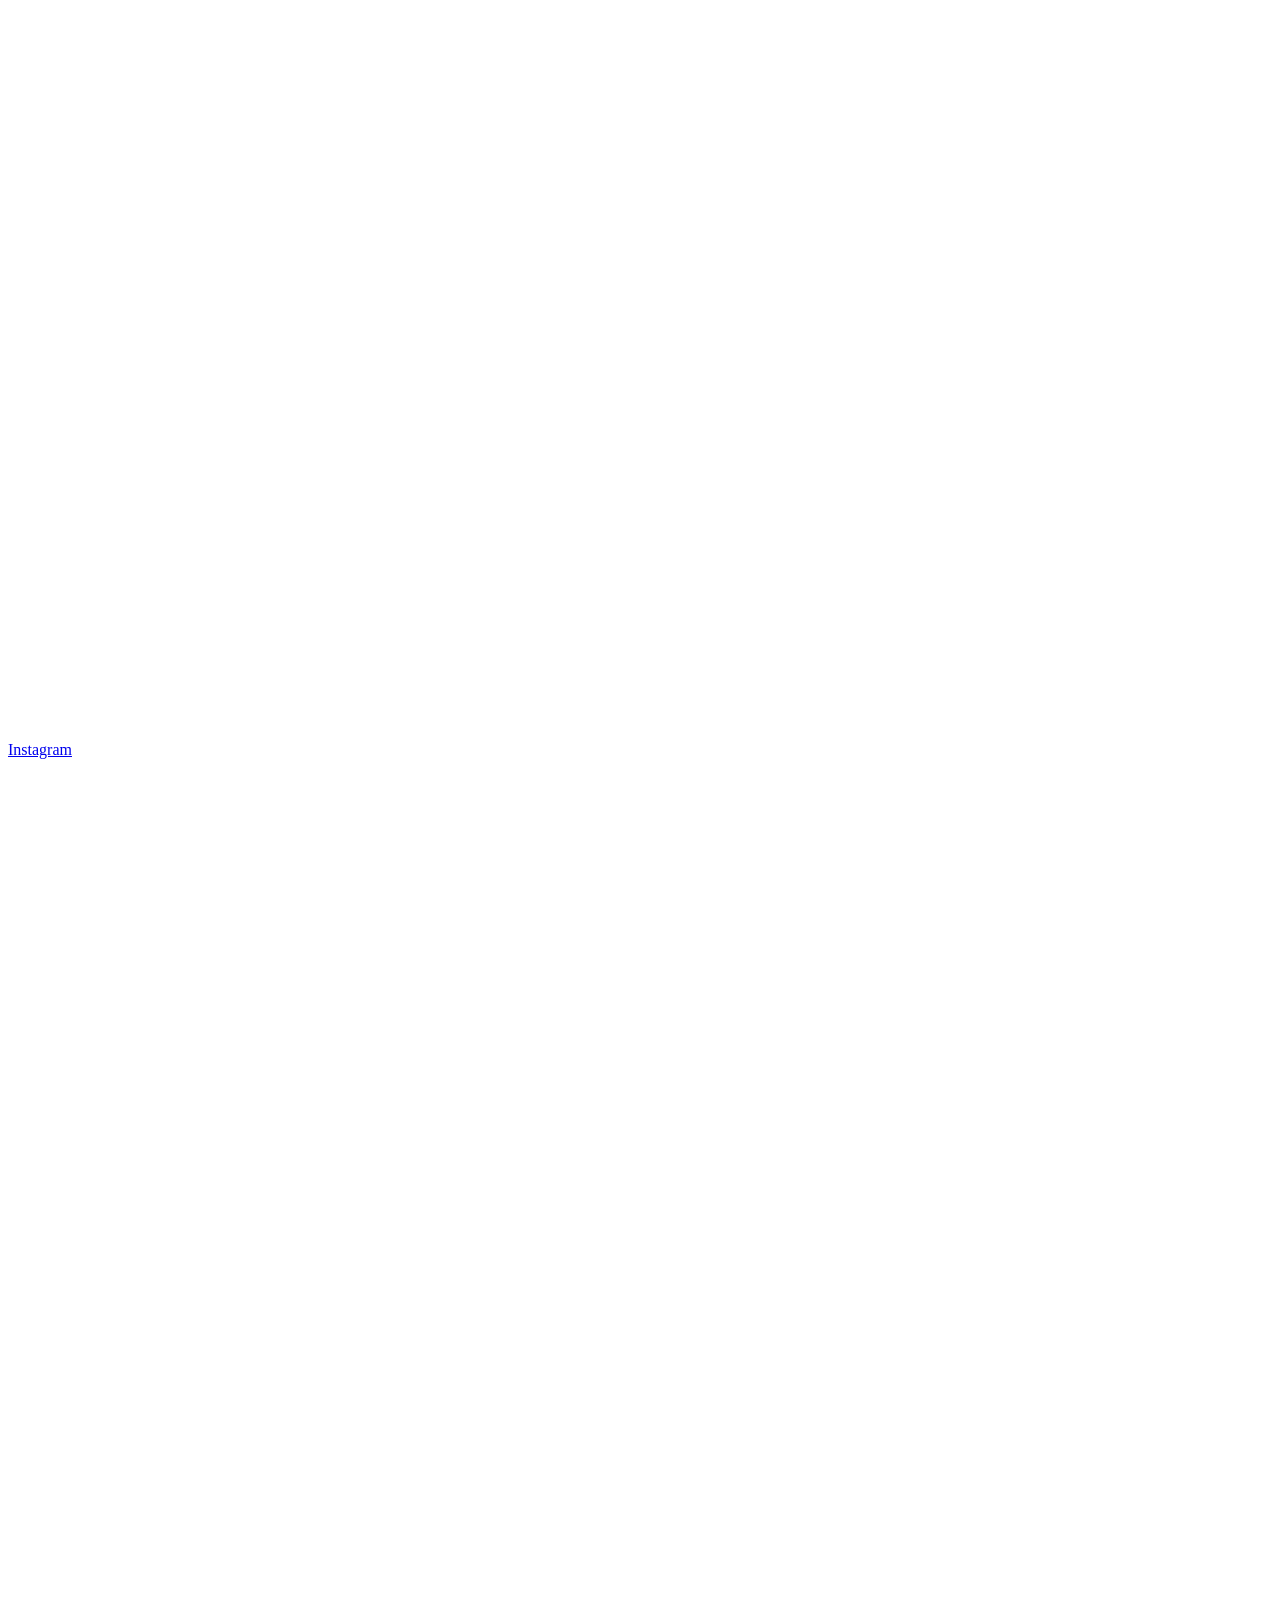
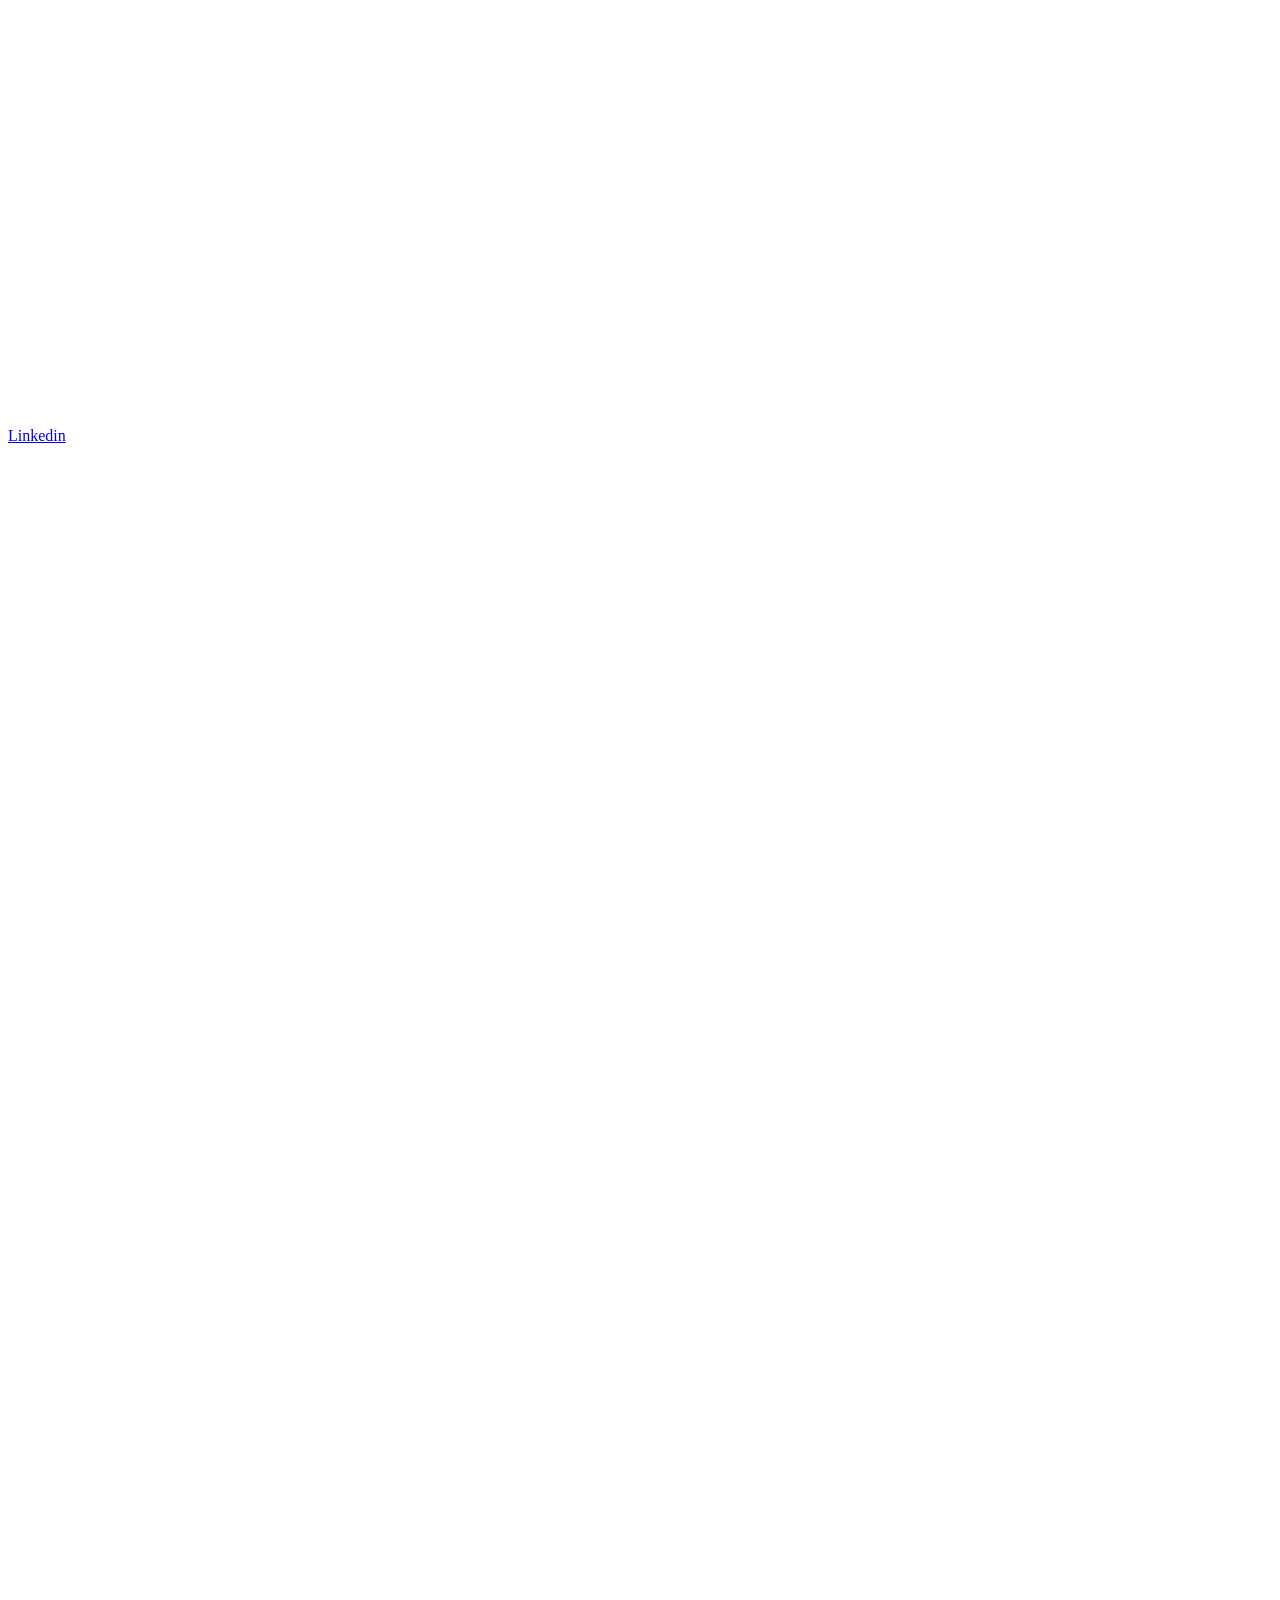
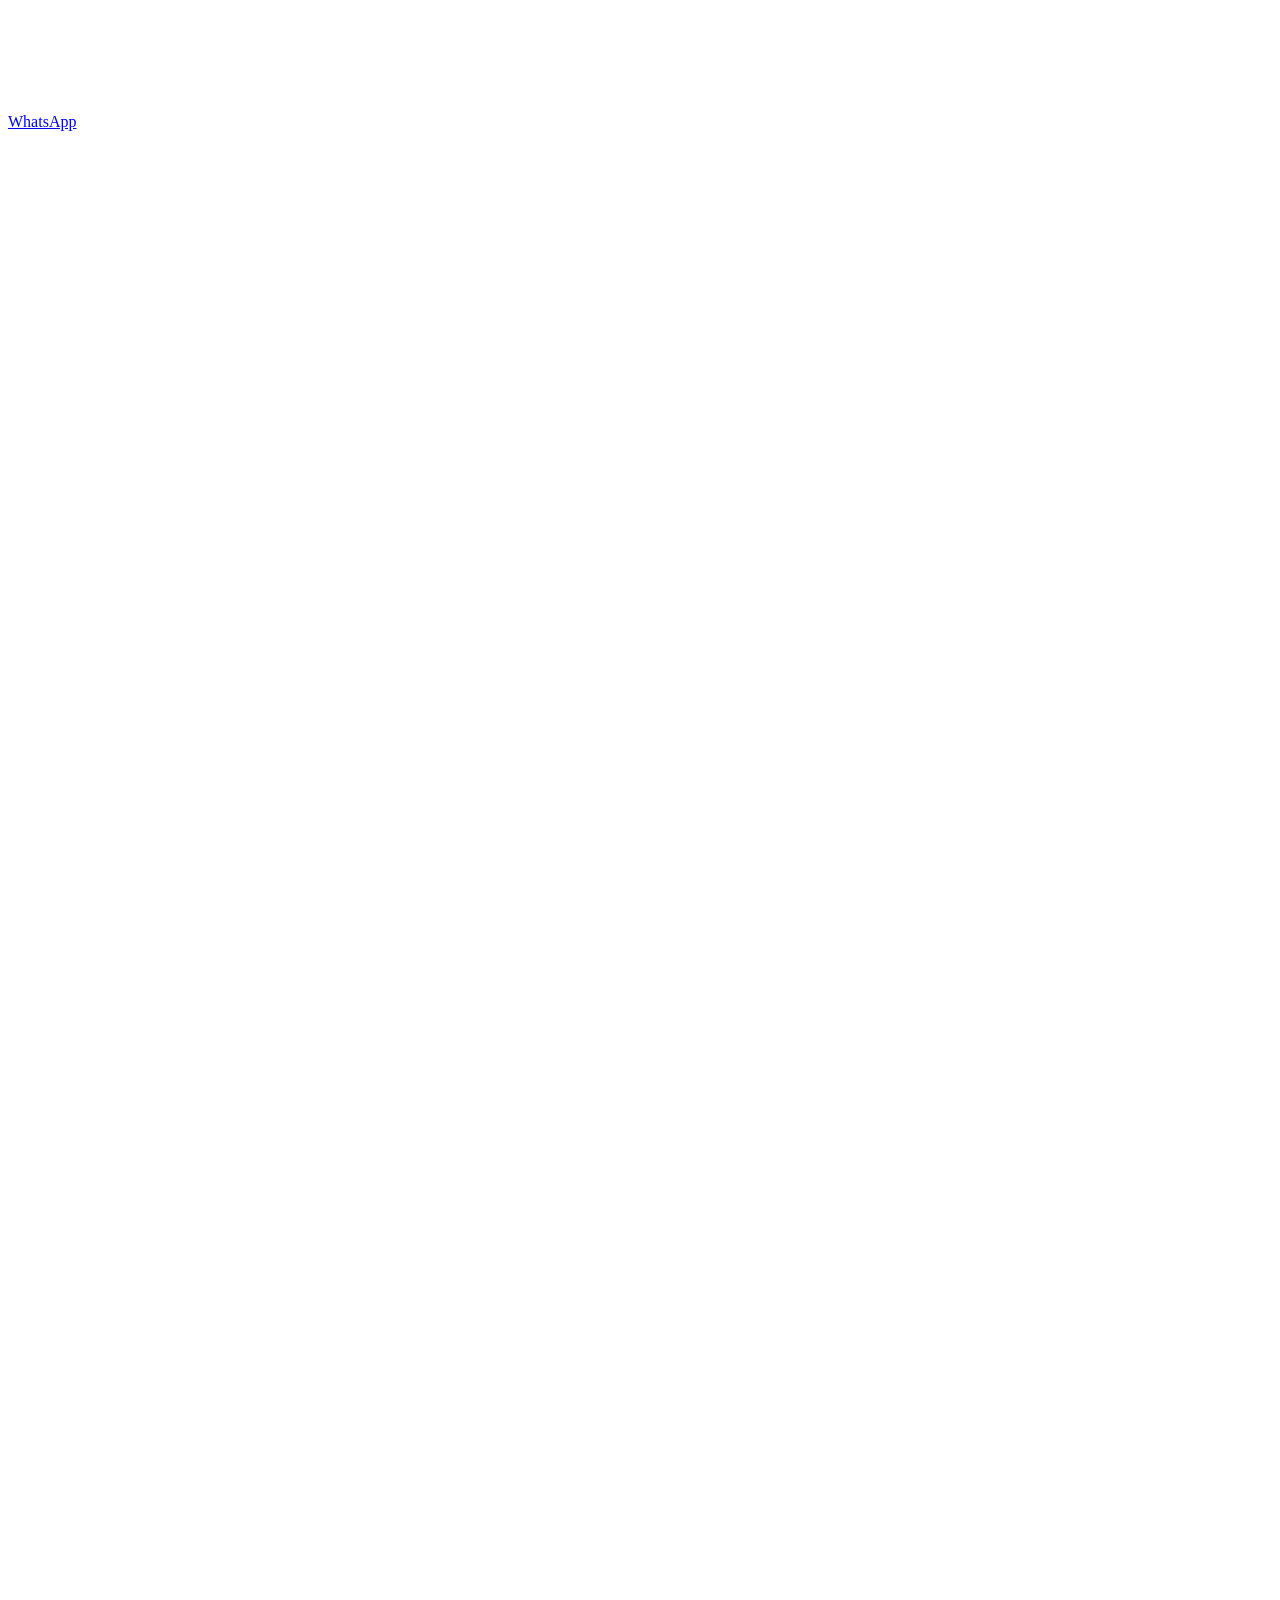
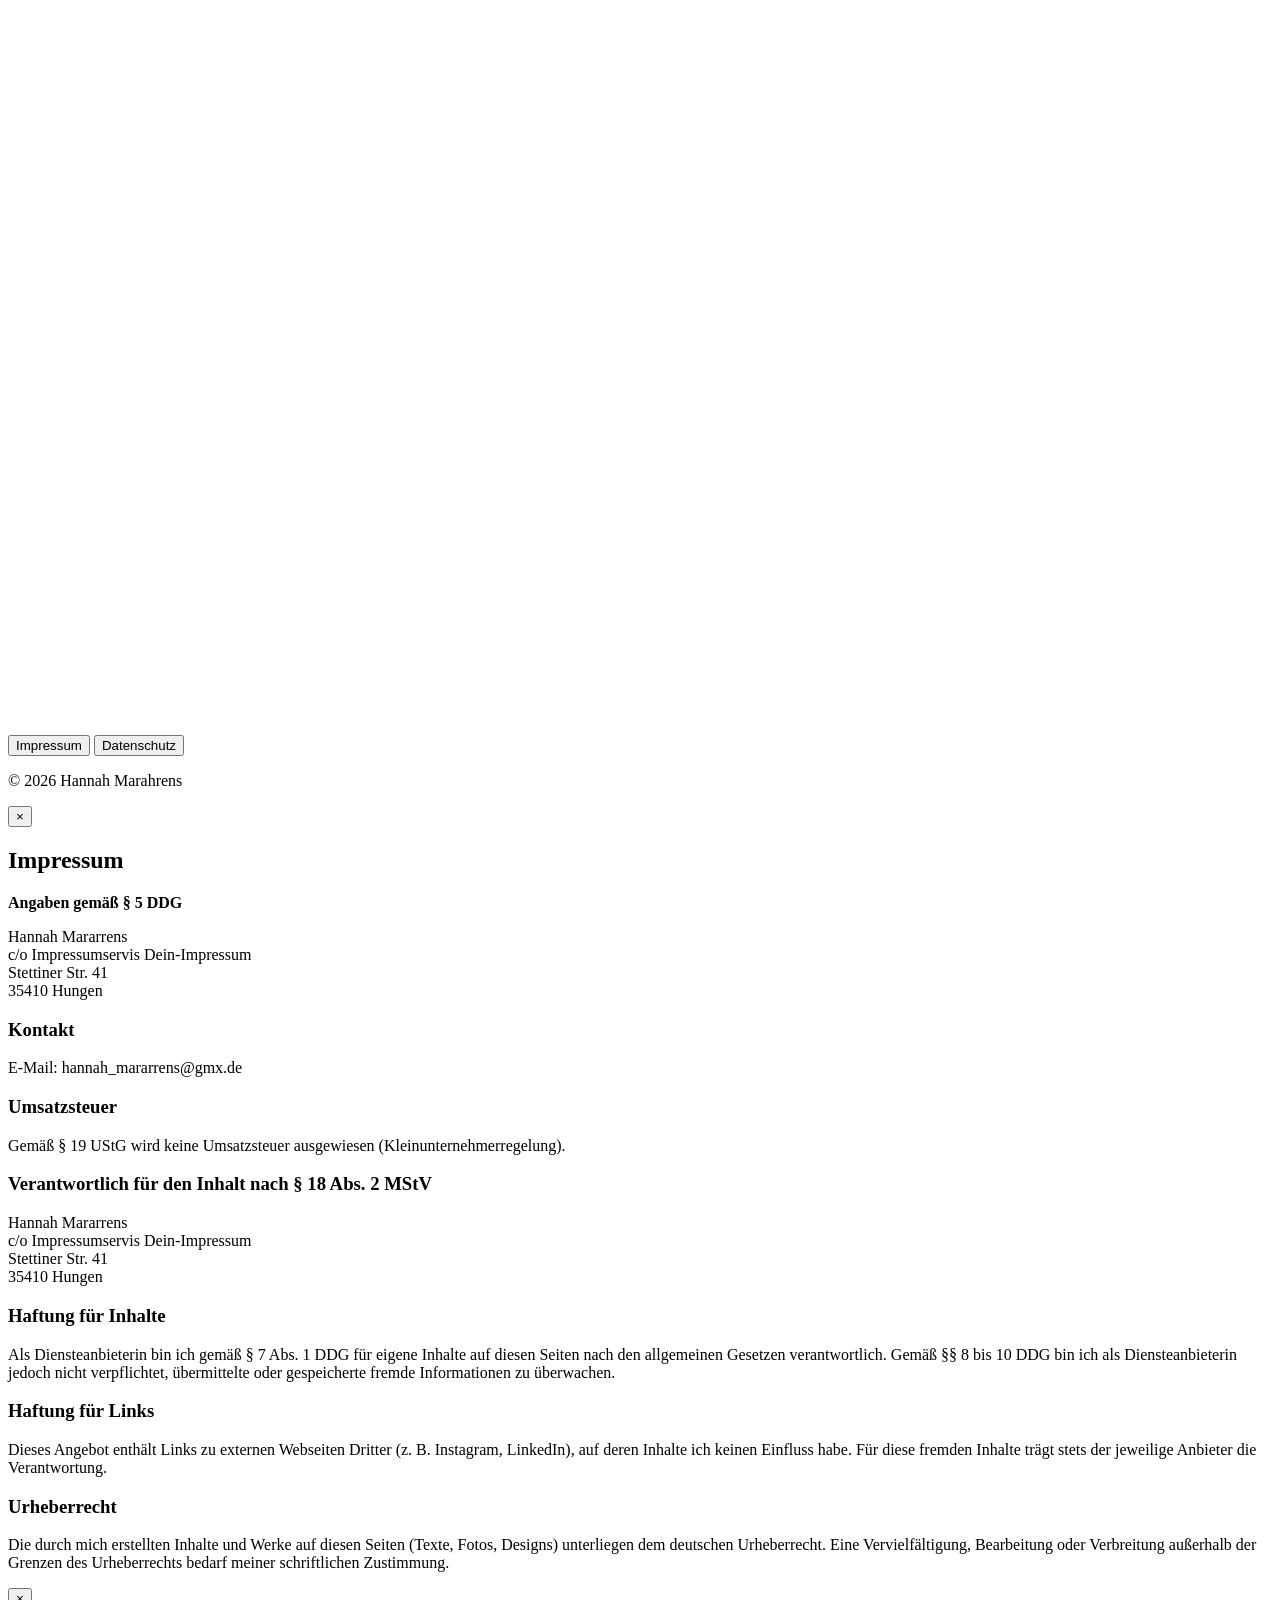
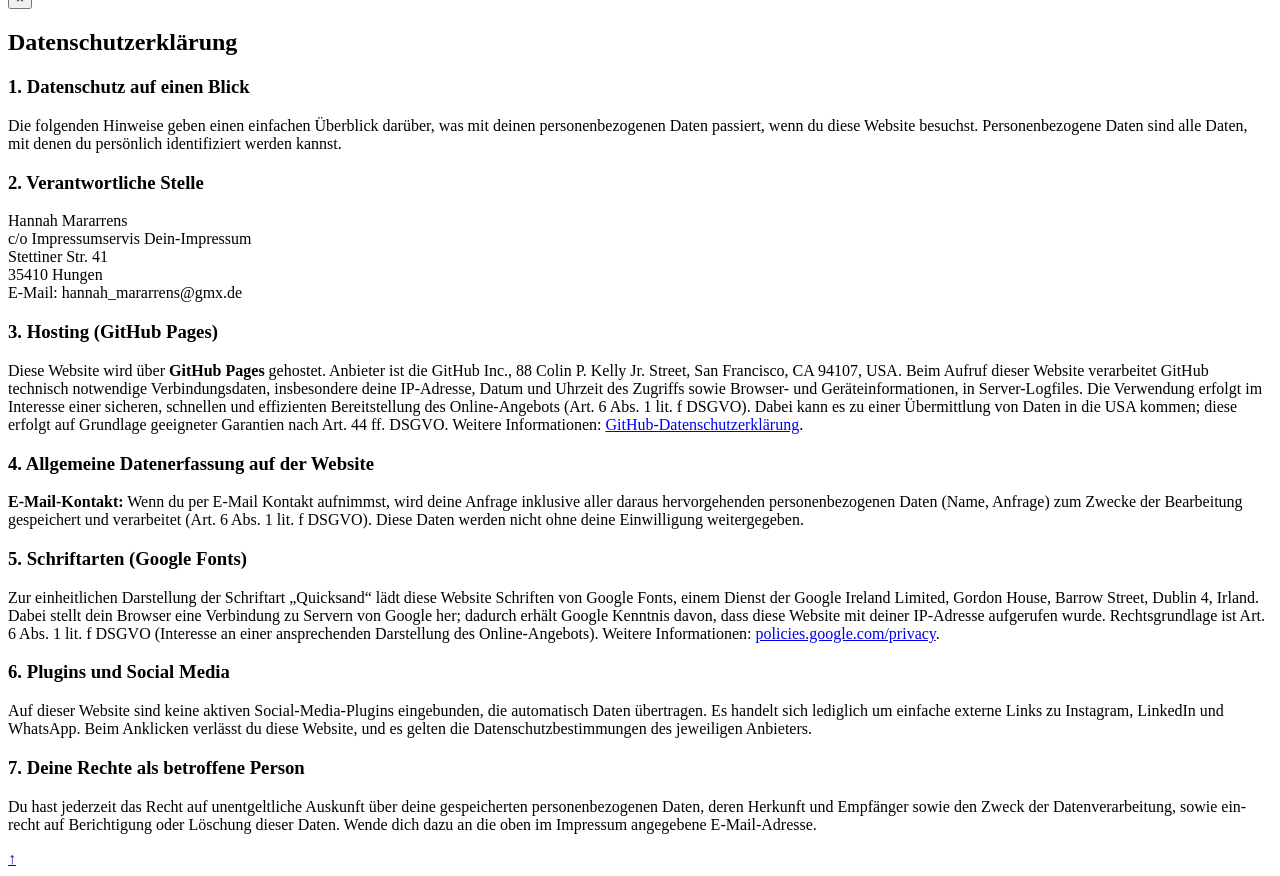
==== commit 1bb050c5: "Update index.html for content and compliance changes Removed comment about search engine indexing an" ====
--- a/index.html
+++ b/index.html
@@ -3,7 +3,6 @@
 <head>
 <meta charset="UTF-8">
 <meta name="viewport" content="width=device-width, initial-scale=1.0">
-<!-- Seite soll nicht über Suchmaschinen gefunden werden (nur per direktem Link erreichbar) -->
 <meta name="robots" content="noindex, nofollow, noarchive, nosnippet, noimageindex">
 <meta name="googlebot" content="noindex, nofollow, noarchive, nosnippet, noimageindex">
 <meta name="bingbot" content="noindex, nofollow, noarchive, nosnippet">
@@ -97,7 +96,7 @@
 </section>
 
 <section class="contact-bar" id="contact">
-  <a class="contact-col" href="&#109;&#97;&#105;&#108;&#116;&#111;&#58;&#104;&#97;&#110;&#110;&#97;&#104;&#95;&#109;&#97;&#114;&#97;&#104;&#114;&#101;&#110;&#115;&#64;&#103;&#109;&#120;&#46;&#100;&#101;">
+  <a class="contact-col" href="&#109;&#97;&#105;&#108;&#116;&#111;&#58;&#104;&#97;&#110;&#110;&#97;&#104;&#95;&#109;&#97;&#114;&#97;&#114;&#110;&#101;&#110;&#115;&#64;&#103;&#109;&#120;&#46;&#100;&#101;">
     <svg viewBox="0 0 24 24" fill="none" stroke="var(--ink)" stroke-width="1.5"><rect x="3" y="5" width="18" height="14" rx="1"/><path d="M3 6l9 7 9-7"/></svg>
     <span>E-Mail</span>
   </a>
@@ -141,13 +140,13 @@
     <button class="modal-close" onclick="closeModal('impressumModal')">&times;</button>
     <h2>Impressum</h2>
     <p><strong>Angaben gemäß § 5 DDG</strong></p>
-    <p>&#72;&#97;&#110;&#110;&#97;&#104;&#32;&#77;&#97;&#114;&#97;&#104;&#114;&#101;&#110;&#115;<br>&#99;&#47;&#111;&#32;&#73;&#109;&#112;&#114;&#101;&#115;&#115;&#117;&#109;&#115;&#101;&#114;&#118;&#105;&#99;&#101;&#32;&#68;&#101;&#105;&#110;&#45;&#73;&#109;&#112;&#114;&#101;&#115;&#115;&#117;&#109;<br>&#83;&#116;&#101;&#116;&#116;&#105;&#110;&#101;&#114;&#32;&#83;&#116;&#114;&#46;&#32;&#52;&#49;<br>&#51;&#53;&#52;&#49;&#48;&#32;&#72;&#117;&#110;&#103;&#101;&#110;</p>
+    <p>&#72;&#97;&#110;&#110;&#97;&#104;&#32;&#77;&#97;&#114;&#97;&#114;&#114;&#101;&#110;&#115;<br>&#99;&#47;&#111;&#32;&#73;&#109;&#112;&#114;&#101;&#115;&#115;&#117;&#109;&#115;&#101;&#114;&#118;&#105;&#115;&#32;&#68;&#101;&#105;&#110;&#45;&#73;&#109;&#112;&#114;&#101;&#115;&#115;&#117;&#109;<br>&#83;&#116;&#101;&#116;&#116;&#105;&#110;&#101;&#114;&#32;&#83;&#116;&#114;&#46;&#32;&#52;&#49;<br>&#51;&#53;&#52;&#49;&#48;&#32;&#72;&#117;&#110;&#103;&#101;&#110;</p>
     <h3>Kontakt</h3>
-    <p>E-Mail: &#104;&#97;&#110;&#110;&#97;&#104;&#95;&#109;&#97;&#114;&#97;&#104;&#114;&#101;&#110;&#115;&#64;&#103;&#109;&#120;&#46;&#100;&#101;</p>
+    <p>E-Mail: &#104;&#97;&#110;&#110;&#97;&#104;&#95;&#109;&#97;&#114;&#97;&#114;&#114;&#101;&#110;&#115;&#64;&#103;&#109;&#120;&#46;&#100;&#101;</p>
     <h3>Umsatzsteuer</h3>
-    <p class="placeholder">[Bitte auswählen und den nicht zutreffenden Satz löschen: (a) Gemäß § 19 UStG wird keine Umsatzsteuer ausgewiesen (Kleinunternehmerregelung). / (b) Umsatzsteuer-Identifikationsnummer gemäß § 27a UStG: DE XXXXXXXXX]</p>
+    <p>Gemäß § 19 UStG wird keine Umsatzsteuer ausgewiesen (Kleinunternehmerregelung).</p>
     <h3>Verantwortlich für den Inhalt nach § 18 Abs. 2 MStV</h3>
-    <p>&#72;&#97;&#110;&#110;&#97;&#104;&#32;&#77;&#97;&#114;&#97;&#104;&#114;&#101;&#110;&#115;<br>&#99;&#47;&#111;&#32;&#73;&#109;&#112;&#114;&#101;&#115;&#115;&#117;&#109;&#115;&#101;&#114;&#118;&#105;&#99;&#101;&#32;&#68;&#101;&#105;&#110;&#45;&#73;&#109;&#112;&#114;&#101;&#115;&#115;&#117;&#109;<br>&#83;&#116;&#101;&#116;&#116;&#105;&#110;&#101;&#114;&#32;&#83;&#116;&#114;&#46;&#32;&#52;&#49;<br>&#51;&#53;&#52;&#49;&#48;&#32;&#72;&#117;&#110;&#103;&#101;&#110;</p>
+    <p>&#72;&#97;&#110;&#110;&#97;&#104;&#32;&#77;&#97;&#114;&#97;&#114;&#114;&#101;&#110;&#115;<br>&#99;&#47;&#111;&#32;&#73;&#109;&#112;&#114;&#101;&#115;&#115;&#117;&#109;&#115;&#101;&#114;&#118;&#105;&#115;&#32;&#68;&#101;&#105;&#110;&#45;&#73;&#109;&#112;&#114;&#101;&#115;&#115;&#117;&#109;<br>&#83;&#116;&#101;&#116;&#116;&#105;&#110;&#101;&#114;&#32;&#83;&#116;&#114;&#46;&#32;&#52;&#49;<br>&#51;&#53;&#52;&#49;&#48;&#32;&#72;&#117;&#110;&#103;&#101;&#110;</p>
     <h3>Haftung für Inhalte</h3>
     <p>Als Diensteanbieterin bin ich gemäß § 7 Abs. 1 DDG für eigene Inhalte auf diesen Seiten nach den allgemeinen Gesetzen verantwortlich. Gemäß §§ 8 bis 10 DDG bin ich als Diensteanbieterin jedoch nicht verpflichtet, übermittelte oder gespeicherte fremde Informationen zu überwachen.</p>
     <h3>Haftung für Links</h3>
@@ -164,7 +163,7 @@
     <h3>1. Datenschutz auf einen Blick</h3>
     <p>Die folgenden Hinweise geben einen einfachen Überblick darüber, was mit deinen personenbezogenen Daten passiert, wenn du diese Website besuchst. Personenbezogene Daten sind alle Daten, mit denen du persönlich identifiziert werden kannst.</p>
     <h3>2. Verantwortliche Stelle</h3>
-    <p>&#72;&#97;&#110;&#110;&#97;&#104;&#32;&#77;&#97;&#114;&#97;&#104;&#114;&#101;&#110;&#115;<br>&#99;&#47;&#111;&#32;&#73;&#109;&#112;&#114;&#101;&#115;&#115;&#117;&#109;&#115;&#101;&#114;&#118;&#105;&#99;&#101;&#32;&#68;&#101;&#105;&#110;&#45;&#73;&#109;&#112;&#114;&#101;&#115;&#115;&#117;&#109;<br>&#83;&#116;&#101;&#116;&#116;&#105;&#110;&#101;&#114;&#32;&#83;&#116;&#114;&#46;&#32;&#52;&#49;<br>&#51;&#53;&#52;&#49;&#48;&#32;&#72;&#117;&#110;&#103;&#101;&#110;<br>E-Mail: &#104;&#97;&#110;&#110;&#97;&#104;&#95;&#109;&#97;&#114;&#97;&#104;&#114;&#101;&#110;&#115;&#64;&#103;&#109;&#120;&#46;&#100;&#101;</p>
+    <p>&#72;&#97;&#110;&#110;&#97;&#104;&#32;&#77;&#97;&#114;&#97;&#114;&#114;&#101;&#110;&#115;<br>&#99;&#47;&#111;&#32;&#73;&#109;&#112;&#114;&#101;&#115;&#115;&#117;&#109;&#115;&#101;&#114;&#118;&#105;&#115;&#32;&#68;&#101;&#105;&#110;&#45;&#73;&#109;&#112;&#114;&#101;&#115;&#115;&#117;&#109;<br>&#83;&#116;&#101;&#116;&#116;&#105;&#110;&#101;&#114;&#32;&#83;&#116;&#114;&#46;&#32;&#52;&#49;<br>&#51;&#53;&#52;&#49;&#48;&#32;&#72;&#117;&#110;&#103;&#101;&#110;<br>E-Mail: &#104;&#97;&#110;&#110;&#97;&#104;&#95;&#109;&#97;&#114;&#97;&#114;&#114;&#101;&#110;&#115;&#64;&#103;&#109;&#120;&#46;&#100;&#101;</p>
     <h3>3. Hosting (GitHub Pages)</h3>
     <p>Diese Website wird über <strong>GitHub Pages</strong> gehostet. Anbieter ist die GitHub Inc., 88 Colin P. Kelly Jr. Street, San Francisco, CA 94107, USA. Beim Aufruf dieser Website verarbeitet GitHub technisch notwendige Verbindungsdaten, insbesondere deine IP-Adresse, Datum und Uhrzeit des Zugriffs sowie Browser- und Geräteinformationen, in Server-Logfiles. Die Verwendung erfolgt im Interesse einer sicheren, schnellen und effizienten Bereitstellung des Online-Angebots (Art. 6 Abs. 1 lit. f DSGVO). Dabei kann es zu einer Übermittlung von Daten in die USA kommen; diese erfolgt auf Grundlage geeigneter Garantien nach Art. 44 ff. DSGVO. Weitere Informationen: <a href="https://docs.github.com/de/site-policy/privacy-policies/github-general-privacy-statement" target="_blank" rel="noopener noreferrer" style="text-decoration:underline;">GitHub-Datenschutzerklärung</a>.</p>
     <h3>4. Allgemeine Datenerfassung auf der Website</h3>
@@ -174,7 +173,7 @@
     <h3>6. Plugins und Social Media</h3>
     <p>Auf dieser Website sind keine aktiven Social-Media-Plugins eingebunden, die automatisch Daten übertragen. Es handelt sich lediglich um einfache externe Links zu Instagram, LinkedIn und WhatsApp. Beim Anklicken verlässt du diese Website, und es gelten die Datenschutzbestimmungen des jeweiligen Anbieters.</p>
     <h3>7. Deine Rechte als betroffene Person</h3>
-    <p>Du hast jederzeit das Recht auf unentgeltliche Auskunft über deine gespeicherten personenbezogenen Daten, deren Herkunft und Empfänger sowie den Zweck der Datenverarbeitung, sowie ein Recht auf Berichtigung oder Löschung dieser Daten. Wende dich dazu an die oben im Impressum angegebene E-Mail-Adresse.</p>
+    <p>Du hast jederzeit das Recht auf unentgeltliche Auskunft über deine gespeicherten personenbezogenen Daten, deren Herkunft und Empfänger sowie den Zweck der Datenverarbeitung, sowie ein-recht auf Berichtigung oder Löschung dieser Daten. Wende dich dazu an die oben im Impressum angegebene E-Mail-Adresse.</p>
   </div>
 </div>
 
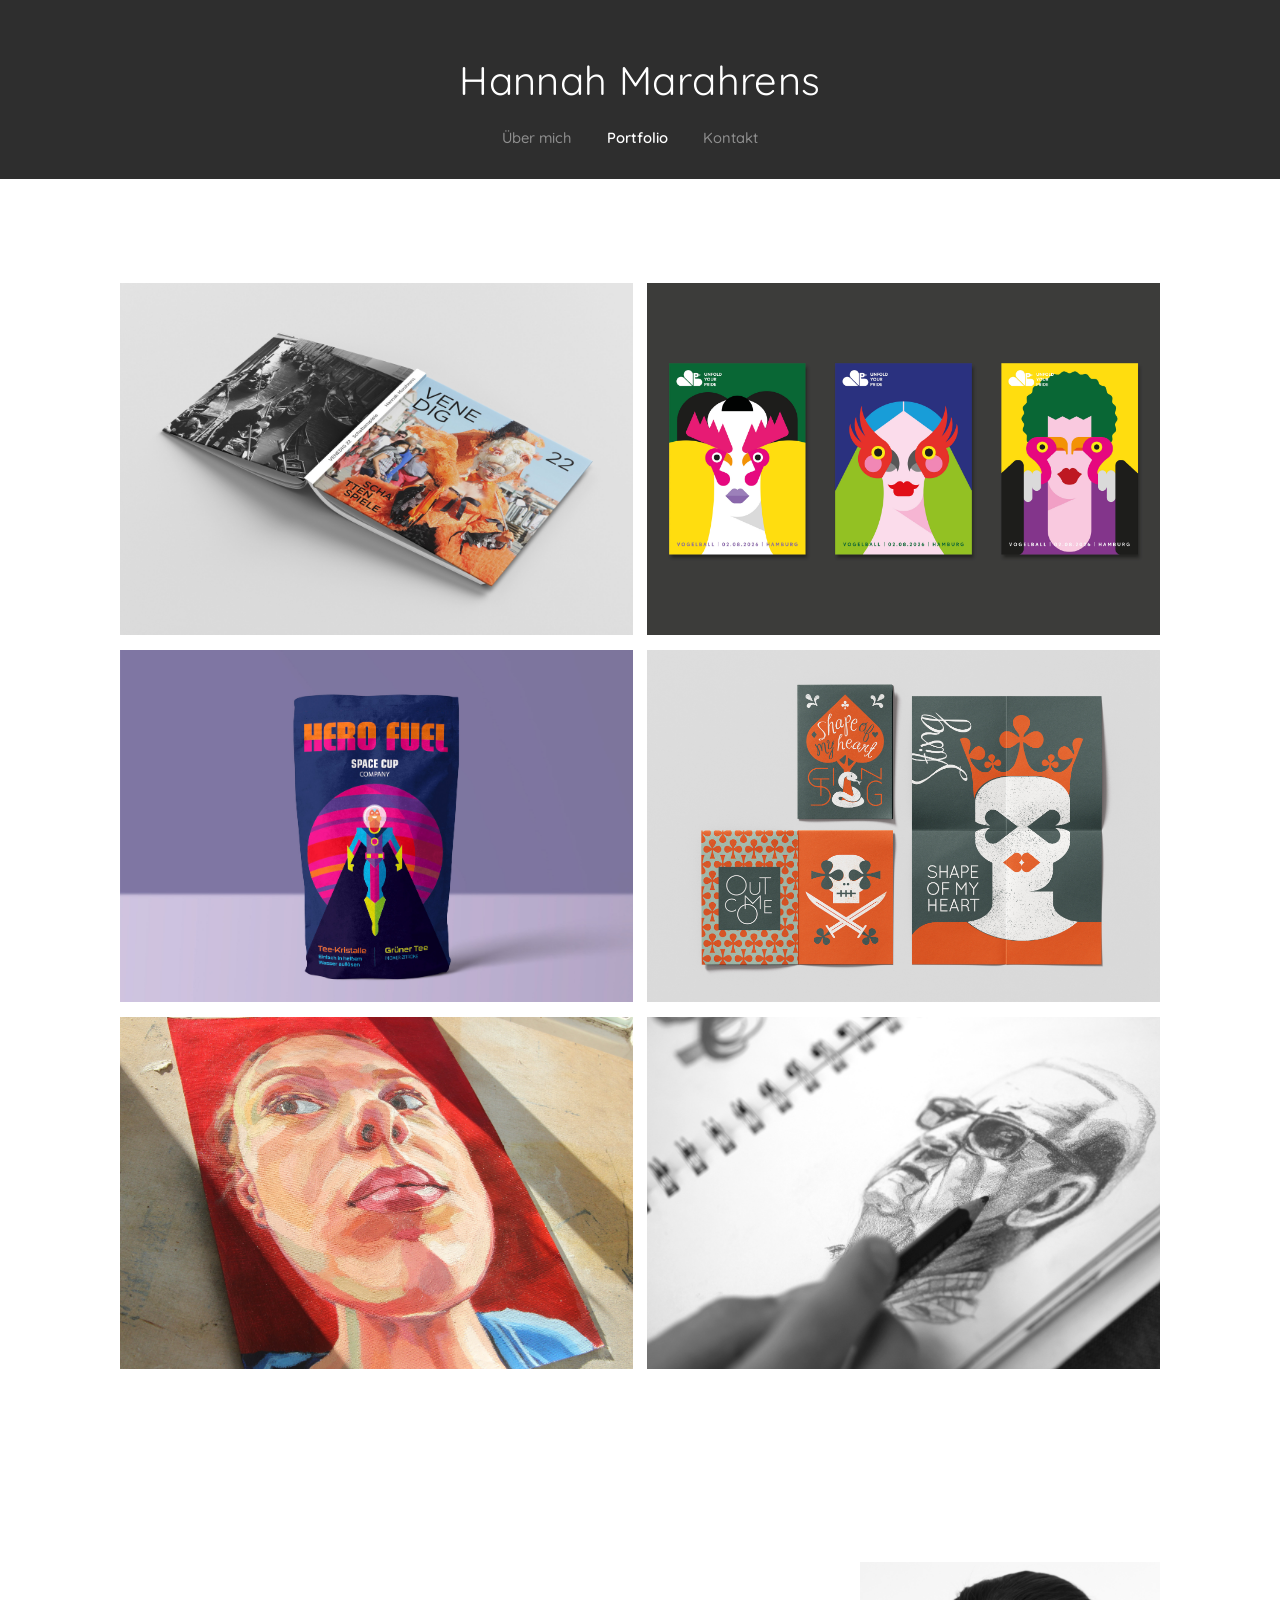
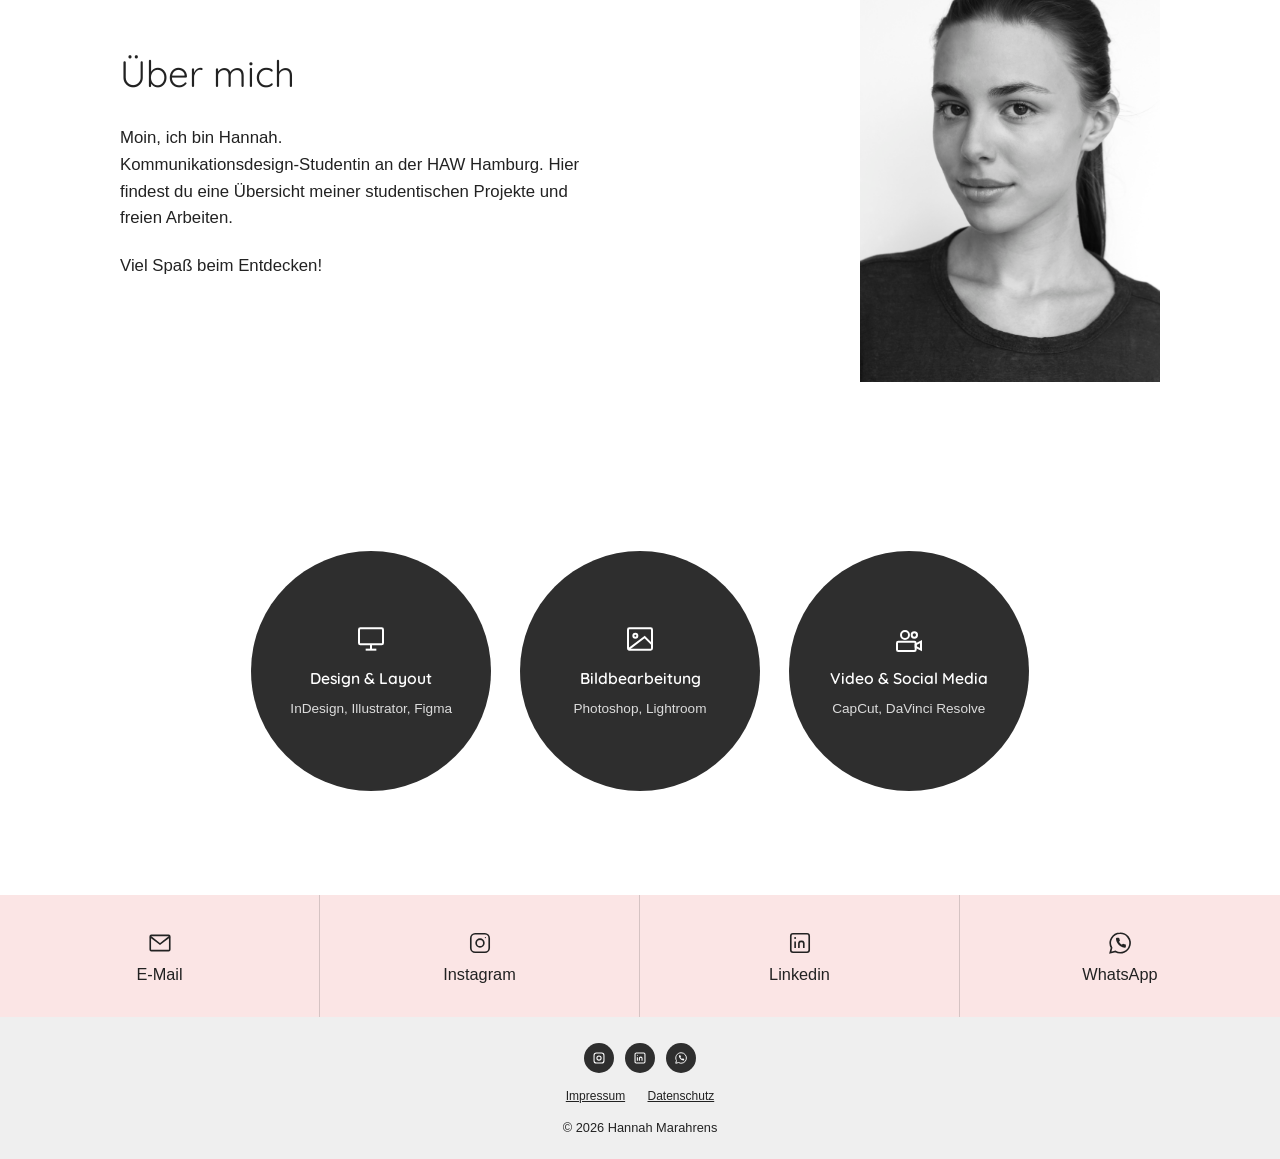
==== commit 90177e13: "Update project links and contact information" ====
--- a/index.html
+++ b/index.html
@@ -28,32 +28,32 @@
 <section id="portfolio" class="portfolio-section">
   <div class="wrap">
   <div class="portfolio-grid">
-    <a class="tile tile-venedig" href="projects/venedig.html">
+    <a class="tile tile-venedig" href="venedig.html">
       <img src="bilder/venedig.jpg" alt="Venedig 22 – Schattenspiele">
       <div class="tile-overlay"><span>Venedig 22 – Schattenspiele</span></div>
     </a>
 
-    <a class="tile tile-vogelball" href="projects/vogelball.html">
+    <a class="tile tile-vogelball" href="vogelball.html">
       <img src="bilder/vogelball.jpg" alt="Vogelball Poster">
       <div class="tile-overlay"><span>Vogelball Rebranding</span></div>
     </a>
 
-    <a class="tile tile-herofuel" href="projects/hero-fuel.html">
+    <a class="tile tile-herofuel" href="hero-fuel.html">
       <img src="bilder/hero-fuel.jpg" alt="Teemarke Hero Fuel">
       <div class="tile-overlay"><span>Teemarke – Hero Fuel</span></div>
     </a>
 
-    <a class="tile tile-shape" href="projects/shape-of-my-heart.html">
+    <a class="tile tile-shape" href="shape-of-my-heart.html">
       <img src="bilder/shape-of-my-heart.jpg" alt="Shape of my Heart">
       <div class="tile-overlay"><span>Shape of my Heart<br> booklet</span></div>
     </a>
 
-    <a class="tile tile-acryl" href="projects/acryl.html">
+    <a class="tile tile-acryl" href="acryl.html">
       <img src="bilder/acryl.jpg" alt="Acryl Malerei">
       <div class="tile-overlay"><span>Acryl Malerei</span></div>
     </a>
 
-    <a class="tile tile-skizzen" href="projects/skizzen.html">
+    <a class="tile tile-skizzen" href="skizzen.html">
       <img src="bilder/skizzen.jpg" alt="Skizzenbuch">
       <div class="tile-overlay"><span>Skizzenbuch</span></div>
     </a>
@@ -96,7 +96,7 @@
 </section>
 
 <section class="contact-bar" id="contact">
-  <a class="contact-col" href="&#109;&#97;&#105;&#108;&#116;&#111;&#58;&#104;&#97;&#110;&#110;&#97;&#104;&#95;&#109;&#97;&#114;&#97;&#114;&#110;&#101;&#110;&#115;&#64;&#103;&#109;&#120;&#46;&#100;&#101;">
+  <a class="contact-col" href="&#109;&#97;&#105;&#108;&#116;&#111;&#58;&#104;&#97;&#110;&#110;&#97;&#104;&#95;&#109;&#97;&#114;&#97;&#114;&#114;&#101;&#110;&#115;&#64;&#103;&#109;&#120;&#46;&#100;&#101;">
     <svg viewBox="0 0 24 24" fill="none" stroke="var(--ink)" stroke-width="1.5"><rect x="3" y="5" width="18" height="14" rx="1"/><path d="M3 6l9 7 9-7"/></svg>
     <span>E-Mail</span>
   </a>
@@ -140,13 +140,13 @@
     <button class="modal-close" onclick="closeModal('impressumModal')">&times;</button>
     <h2>Impressum</h2>
     <p><strong>Angaben gemäß § 5 DDG</strong></p>
-    <p>&#72;&#97;&#110;&#110;&#97;&#104;&#32;&#77;&#97;&#114;&#97;&#114;&#114;&#101;&#110;&#115;<br>&#99;&#47;&#111;&#32;&#73;&#109;&#112;&#114;&#101;&#115;&#115;&#117;&#109;&#115;&#101;&#114;&#118;&#105;&#115;&#32;&#68;&#101;&#105;&#110;&#45;&#73;&#109;&#112;&#114;&#101;&#115;&#115;&#117;&#109;<br>&#83;&#116;&#101;&#116;&#116;&#105;&#110;&#101;&#114;&#32;&#83;&#116;&#114;&#46;&#32;&#52;&#49;<br>&#51;&#53;&#52;&#49;&#48;&#32;&#72;&#117;&#110;&#103;&#101;&#110;</p>
+    <p>Hannah Mararrens<br>c/o Impressumservis Dein-Impressum<br>Stettiner Str. 41<br>35410 Hungen</p>
     <h3>Kontakt</h3>
-    <p>E-Mail: &#104;&#97;&#110;&#110;&#97;&#104;&#95;&#109;&#97;&#114;&#97;&#114;&#114;&#101;&#110;&#115;&#64;&#103;&#109;&#120;&#46;&#100;&#101;</p>
+    <p>E-Mail: hannah_mararrens@gmx.de</p>
     <h3>Umsatzsteuer</h3>
     <p>Gemäß § 19 UStG wird keine Umsatzsteuer ausgewiesen (Kleinunternehmerregelung).</p>
     <h3>Verantwortlich für den Inhalt nach § 18 Abs. 2 MStV</h3>
-    <p>&#72;&#97;&#110;&#110;&#97;&#104;&#32;&#77;&#97;&#114;&#97;&#114;&#114;&#101;&#110;&#115;<br>&#99;&#47;&#111;&#32;&#73;&#109;&#112;&#114;&#101;&#115;&#115;&#117;&#109;&#115;&#101;&#114;&#118;&#105;&#115;&#32;&#68;&#101;&#105;&#110;&#45;&#73;&#109;&#112;&#114;&#101;&#115;&#115;&#117;&#109;<br>&#83;&#116;&#101;&#116;&#116;&#105;&#110;&#101;&#114;&#32;&#83;&#116;&#114;&#46;&#32;&#52;&#49;<br>&#51;&#53;&#52;&#49;&#48;&#32;&#72;&#117;&#110;&#103;&#101;&#110;</p>
+    <p>Hannah Mararrens<br>c/o Impressumservis Dein-Impressum<br>Stettiner Str. 41<br>35410 Hungen</p>
     <h3>Haftung für Inhalte</h3>
     <p>Als Diensteanbieterin bin ich gemäß § 7 Abs. 1 DDG für eigene Inhalte auf diesen Seiten nach den allgemeinen Gesetzen verantwortlich. Gemäß §§ 8 bis 10 DDG bin ich als Diensteanbieterin jedoch nicht verpflichtet, übermittelte oder gespeicherte fremde Informationen zu überwachen.</p>
     <h3>Haftung für Links</h3>
@@ -163,7 +163,7 @@
     <h3>1. Datenschutz auf einen Blick</h3>
     <p>Die folgenden Hinweise geben einen einfachen Überblick darüber, was mit deinen personenbezogenen Daten passiert, wenn du diese Website besuchst. Personenbezogene Daten sind alle Daten, mit denen du persönlich identifiziert werden kannst.</p>
     <h3>2. Verantwortliche Stelle</h3>
-    <p>&#72;&#97;&#110;&#110;&#97;&#104;&#32;&#77;&#97;&#114;&#97;&#114;&#114;&#101;&#110;&#115;<br>&#99;&#47;&#111;&#32;&#73;&#109;&#112;&#114;&#101;&#115;&#115;&#117;&#109;&#115;&#101;&#114;&#118;&#105;&#115;&#32;&#68;&#101;&#105;&#110;&#45;&#73;&#109;&#112;&#114;&#101;&#115;&#115;&#117;&#109;<br>&#83;&#116;&#101;&#116;&#116;&#105;&#110;&#101;&#114;&#32;&#83;&#116;&#114;&#46;&#32;&#52;&#49;<br>&#51;&#53;&#52;&#49;&#48;&#32;&#72;&#117;&#110;&#103;&#101;&#110;<br>E-Mail: &#104;&#97;&#110;&#110;&#97;&#104;&#95;&#109;&#97;&#114;&#97;&#114;&#114;&#101;&#110;&#115;&#64;&#103;&#109;&#120;&#46;&#100;&#101;</p>
+    <p>Hannah Mararrens<br>c/o Impressumservis Dein-Impressum<br>Stettiner Str. 41<br>35410 Hungen<br>E-Mail: hannah_mararrens@gmx.de</p>
     <h3>3. Hosting (GitHub Pages)</h3>
     <p>Diese Website wird über <strong>GitHub Pages</strong> gehostet. Anbieter ist die GitHub Inc., 88 Colin P. Kelly Jr. Street, San Francisco, CA 94107, USA. Beim Aufruf dieser Website verarbeitet GitHub technisch notwendige Verbindungsdaten, insbesondere deine IP-Adresse, Datum und Uhrzeit des Zugriffs sowie Browser- und Geräteinformationen, in Server-Logfiles. Die Verwendung erfolgt im Interesse einer sicheren, schnellen und effizienten Bereitstellung des Online-Angebots (Art. 6 Abs. 1 lit. f DSGVO). Dabei kann es zu einer Übermittlung von Daten in die USA kommen; diese erfolgt auf Grundlage geeigneter Garantien nach Art. 44 ff. DSGVO. Weitere Informationen: <a href="https://docs.github.com/de/site-policy/privacy-policies/github-general-privacy-statement" target="_blank" rel="noopener noreferrer" style="text-decoration:underline;">GitHub-Datenschutzerklärung</a>.</p>
     <h3>4. Allgemeine Datenerfassung auf der Website</h3>
@@ -173,7 +173,7 @@
     <h3>6. Plugins und Social Media</h3>
     <p>Auf dieser Website sind keine aktiven Social-Media-Plugins eingebunden, die automatisch Daten übertragen. Es handelt sich lediglich um einfache externe Links zu Instagram, LinkedIn und WhatsApp. Beim Anklicken verlässt du diese Website, und es gelten die Datenschutzbestimmungen des jeweiligen Anbieters.</p>
     <h3>7. Deine Rechte als betroffene Person</h3>
-    <p>Du hast jederzeit das Recht auf unentgeltliche Auskunft über deine gespeicherten personenbezogenen Daten, deren Herkunft und Empfänger sowie den Zweck der Datenverarbeitung, sowie ein-recht auf Berichtigung oder Löschung dieser Daten. Wende dich dazu an die oben im Impressum angegebene E-Mail-Adresse.</p>
+    <p>Du hast jederzeit das Recht auf unentgeltliche Auskunft über deine gespeicherten personenbezogenen Daten, deren Herkunft und Empfänger sowie den Zweck der Datenverarbeitung, sowie ein Recht auf Berichtigung oder Löschung dieser Daten. Wende dich dazu an die oben im Impressum angegebene E-Mail-Adresse.</p>
   </div>
 </div>
 
--- a/style.css
+++ b/style.css
@@ -0,0 +1,376 @@
+:root {
+  --dark: #2e2e2e;
+  --ink: #222222;
+  --muted: #8f8f8f;
+  --pink: #FBE5E5;
+  --footer-gray: #efefef;
+  --tile-venedig: #d6d6d6;
+  --tile-vogelball: #2b2b2b;
+  --tile-herofuel: #8478b0;
+  --tile-shape: #33443a;
+  --tile-acryl: #e6e6e6;
+  --tile-skizzen: #f2f2f2;
+  --content-max: 1040px;
+}
+* { box-sizing: border-box; }
+html { scroll-behavior: smooth; }
+body {
+  margin: 0;
+  font-family: -apple-system, "Helvetica Neue", Arial, sans-serif;
+  color: var(--ink);
+  background: #ffffff;
+  line-height: 1.6;
+  font-size: 17px;
+}
+a { color: inherit; text-decoration: none; }
+ul { list-style: none; margin: 0; padding: 0; }
+img { display: block; max-width: 100%; }
+h1, h2, h3 {
+  font-family: "Quicksand", -apple-system, sans-serif;
+  font-weight: 400;
+  margin: 0;
+}
+
+.wrap {
+  max-width: 1200px;
+  margin: 0 auto;
+  padding: 0 2rem;
+}
+
+/* ---------- HEADER / HERO ---------- */
+header.hero {
+  background: var(--dark);
+  padding: 3rem 0 1.5rem;
+  text-align: center;
+}
+header.hero h1 {
+  color: #ffffff;
+  font-size: clamp(1.8rem, 3.4vw, 2.5rem);
+  font-weight: 400;
+  letter-spacing: 0.01em;
+  margin-bottom: 0.9rem;
+}
+header.hero h1 a { color: #ffffff; }
+nav.main-nav {
+  display: flex;
+  justify-content: center;
+  gap: 2.2rem;
+  transform: translateX(-10px);
+}
+nav.main-nav a {
+  font-family: "Quicksand", sans-serif;
+  font-size: 0.92rem;
+  color: var(--muted);
+  font-weight: 500;
+  padding-bottom: 0.3rem;
+  transition: color 0.2s ease;
+}
+nav.main-nav a:hover { color: #ffffff; }
+nav.main-nav a.active { color: #ffffff; font-weight: 600; }
+
+/* ---------- PORTFOLIO GRID ---------- */
+.portfolio-section { padding: 6.5rem 0 2.5rem; }
+.portfolio-grid {
+  display: grid;
+  grid-template-columns: 1fr 1fr;
+  gap: 0.9rem;
+  max-width: var(--content-max);
+  margin: 0 auto;
+}
+.tile {
+  position: relative;
+  aspect-ratio: 16 / 11;
+  overflow: hidden;
+  display: flex;
+  align-items: center;
+  justify-content: center;
+}
+.tile img { width: 100%; height: 100%; object-fit: cover; }
+.tile-venedig { background: var(--tile-venedig); }
+.tile-herofuel { background: var(--tile-herofuel); }
+.tile-shape { background: var(--tile-shape); }
+.tile-acryl { background: var(--tile-acryl); }
+.tile-skizzen { background: var(--tile-skizzen); }
+
+.tile-vogelball { background: var(--tile-vogelball); }
+
+.tile-overlay {
+  position: absolute;
+  inset: 0;
+  background: rgba(0,0,0,0);
+  display: flex;
+  align-items: center;
+  justify-content: center;
+  transition: background 0.35s ease;
+  pointer-events: none;
+}
+.tile-overlay span {
+  font-family: "Quicksand", sans-serif;
+  color: #ffffff;
+  font-size: 1.4rem;
+  font-weight: 500;
+  opacity: 0;
+  transform: translateY(6px);
+  transition: opacity 0.35s ease, transform 0.35s ease;
+  text-align: center;
+  padding: 0 1rem;
+}
+.tile:hover .tile-overlay { background: rgba(0,0,0,0.55); }
+.tile:hover .tile-overlay span { opacity: 1; transform: translateY(0); }
+
+/* ---------- ABOUT ---------- */
+.about-section { padding: 5.5rem 0 3rem; }
+.about-split {
+  display: flex;
+  align-items: center;
+  gap: 1.4rem;
+  max-width: var(--content-max);
+  margin: 0 auto;
+  padding-bottom: 3rem;
+}
+.about-text { flex: 1 1 auto; }
+.about-text h2 {
+  font-size: 2.3rem;
+  margin-bottom: 1.4rem;
+}
+.about-text p {
+  font-size: 1.05rem;
+  color: var(--ink);
+  max-width: 480px;
+  margin: 0 0 1.3rem;
+}
+.about-photo {
+  flex: 0 0 300px;
+  width: 300px;
+  aspect-ratio: 15 / 27.5;
+  overflow: hidden;
+  background: transparent;
+}
+.about-photo img { width: 100%; height: 100%; object-fit: contain; }
+
+/* ---------- SKILL BADGES ---------- */
+.badges {
+  display: flex;
+  justify-content: center;
+  gap: 1.8rem;
+  padding: 3.5rem 0 3.5rem;
+  flex-wrap: wrap;
+}
+.badge {
+  width: 240px;
+  height: 240px;
+  border-radius: 50%;
+  background: var(--dark);
+  color: #ffffff;
+  display: flex;
+  flex-direction: column;
+  align-items: center;
+  justify-content: center;
+  text-align: center;
+  padding: 1.2rem;
+}
+.badge svg { width: 32px; height: 32px; margin-bottom: 0.7rem; }
+.badge h3 {
+  font-family: "Quicksand", sans-serif;
+  font-size: 0.98rem;
+  font-weight: 600;
+  margin-bottom: 0.4rem;
+}
+.badge p {
+  font-size: 0.85rem;
+  color: #dcdcdc;
+  margin: 0;
+  white-space: nowrap;
+}
+
+/* ---------- CONTACT BAR ---------- */
+.contact-bar {
+  background: var(--pink);
+  display: grid;
+  grid-template-columns: repeat(4, 1fr);
+}
+.contact-col {
+  display: flex;
+  flex-direction: column;
+  align-items: center;
+  justify-content: center;
+  gap: 0.6rem;
+  text-align: center;
+  padding: 2.2rem 1rem;
+  border-right: 1px solid rgba(0,0,0,0.15);
+}
+.contact-col:last-child { border-right: none; }
+.contact-col svg { display: block; width: 26px; height: 26px; }
+.contact-col span { font-size: 1.02rem; line-height: 1; }
+
+/* ---------- FOOTER ---------- */
+footer {
+  background: var(--footer-gray);
+  padding: 1.6rem 0 1.3rem;
+  text-align: center;
+}
+.footer-social {
+  display: flex;
+  justify-content: center;
+  gap: 0.7rem;
+  margin-bottom: 0.9rem;
+}
+.footer-social a {
+  width: 30px;
+  height: 30px;
+  background: var(--dark);
+  border-radius: 50%;
+  display: flex;
+  align-items: center;
+  justify-content: center;
+}
+.footer-social svg { width: 14px; height: 14px; fill: #ffffff; }
+.footer-legal {
+  display: flex;
+  justify-content: center;
+  gap: 1.4rem;
+  margin-bottom: 0.7rem;
+  font-size: 0.75rem;
+}
+.footer-legal button {
+  background: none;
+  border: none;
+  font: inherit;
+  color: var(--ink);
+  text-decoration: underline;
+  cursor: pointer;
+  padding: 0;
+}
+.footer-copy {
+  font-size: 0.8rem;
+  color: var(--ink);
+  margin: 0;
+}
+
+/* ---------- SCROLL TO TOP ---------- */
+.scroll-top-btn {
+  position: fixed;
+  bottom: 2rem;
+  right: 2rem;
+  width: 50px;
+  height: 50px;
+  background: rgba(245, 216, 218, 0.55);
+  backdrop-filter: blur(3px);
+  border-radius: 50%;
+  display: flex;
+  align-items: center;
+  justify-content: center;
+  color: var(--dark);
+  font-size: 22px;
+  text-decoration: none;
+  z-index: 999;
+  opacity: 0;
+  pointer-events: none;
+  transition: opacity 0.3s ease;
+}
+.scroll-top-btn.visible { opacity: 0.85; pointer-events: auto; }
+
+/* ---------- MODALS ---------- */
+.modal {
+  display: none;
+  position: fixed;
+  inset: 0;
+  background: rgba(0,0,0,0.5);
+  z-index: 2000;
+  align-items: center;
+  justify-content: center;
+  padding: 2rem;
+}
+.modal.active { display: flex; }
+.modal-content {
+  background: #ffffff;
+  padding: 2.6rem;
+  max-width: 640px;
+  width: 100%;
+  max-height: 82vh;
+  overflow-y: auto;
+  position: relative;
+}
+.modal-content h2 { font-size: 1.4rem; margin-bottom: 1rem; }
+.modal-content h3 { font-size: 1.05rem; margin: 1.3rem 0 0.5rem; font-family: -apple-system, Arial, sans-serif; font-weight: 700; }
+.modal-content p { color: #444; font-size: 0.92rem; margin: 0 0 0.9rem; }
+.modal-content .placeholder { color: #b5623f; }
+.modal-close {
+  position: absolute;
+  top: 1.2rem;
+  right: 1.4rem;
+  font-size: 1.4rem;
+  background: none;
+  border: none;
+  cursor: pointer;
+  color: var(--ink);
+}
+
+/* ---------- PROJEKT-UNTERSEITEN (Einheitliches Raster) ---------- */
+.project-intro { 
+  padding: 4rem 2rem 2.5rem; 
+  max-width: 1200px; 
+  margin: 0 auto; 
+}
+.project-intro .back-link { display: inline-block; margin-bottom: 1.4rem; font-size: 0.9rem; color: var(--muted); }
+.project-intro .back-link:hover { color: var(--ink); }
+.project-intro h1 { font-size: 2.3rem; margin-bottom: 1.1rem; }
+.project-intro p { font-size: 1.05rem; color: var(--ink); margin: 0 0 1.3rem; max-width: 800px; }
+
+.project-gallery { max-width: 1200px; margin: 0 auto; padding: 0 2rem 3rem; }
+.project-gallery img { width: 100%; object-fit: cover; }
+.pg-row { display: grid; gap: 0.9rem; margin-bottom: 0.9rem; }
+.pg-row.cols-1 { grid-template-columns: 1fr; }
+.pg-row.cols-2 { grid-template-columns: 1fr 1fr; }
+.pg-row.cols-3 { grid-template-columns: repeat(3, 1fr); }
+.pg-dark { background: var(--tile-vogelball); padding: 2rem; }
+.pg-dark img { height: 100%; }
+.pg-placeholder { background: #eee; aspect-ratio: 4/3; display: flex; align-items: center; justify-content: center; color: #999; font-size: 0.85rem; text-align: center; padding: 1rem; }
+
+.project-nav {
+  display: flex;
+  justify-content: space-between;
+  align-items: center;
+  max-width: 1200px;
+  margin: 0 auto;
+  padding: 0 2rem 4rem;
+  gap: 1rem;
+}
+.project-nav a {
+  font-family: "Quicksand", sans-serif;
+  font-size: 0.95rem;
+  color: var(--ink);
+  display: flex;
+  flex-direction: column;
+  max-width: 45%;
+}
+.project-nav a.next { text-align: right; align-items: flex-end; }
+.project-nav .nav-label { font-size: 0.75rem; color: var(--muted); margin-bottom: 0.2rem; }
+.project-nav a:hover .nav-label { color: var(--ink); }
+}
+
+/* ---------- MOBILE ---------- */
+@media (max-width: 760px) {
+  header.hero { padding: 3rem 0 2rem; }
+  nav.main-nav { gap: 1.6rem; transform: none; }
+  nav.main-nav a { font-size: 1rem; }
+  .about-split { flex-direction: column; gap: 1.5rem; padding-bottom: 2rem; }
+  .about-photo { flex: 0 0 auto; width: 240px; margin: 0 auto; }
+  .about-section { padding: 2.5rem 0 1rem; }
+  .badges { gap: 1.2rem; padding: 2.5rem 0; }
+  .badge { width: 190px; height: 190px; padding: 1rem; }
+  .badge p { font-size: 0.68rem; }
+  .contact-bar { grid-template-columns: 1fr 1fr; }
+  .contact-col { border-bottom: 1px solid rgba(0,0,0,0.15); }
+  .contact-col:nth-child(odd) { border-right: 1px solid rgba(0,0,0,0.15); }
+  .contact-col:nth-child(even) { border-right: none; }
+  .project-gallery { padding: 0 1.3rem 3rem; }
+  .pg-row.cols-2, .pg-row.cols-3 { grid-template-columns: 1fr; }
+  .project-nav { padding: 0 1.3rem 3rem; }
+  .project-nav a { max-width: 48%; font-size: 0.85rem; }
+}
+@media (max-width: 460px) {
+  .portfolio-grid { grid-template-columns: 1fr; }
+  .contact-bar { grid-template-columns: 1fr; }
+  .contact-col { border-right: none !important; }
+}
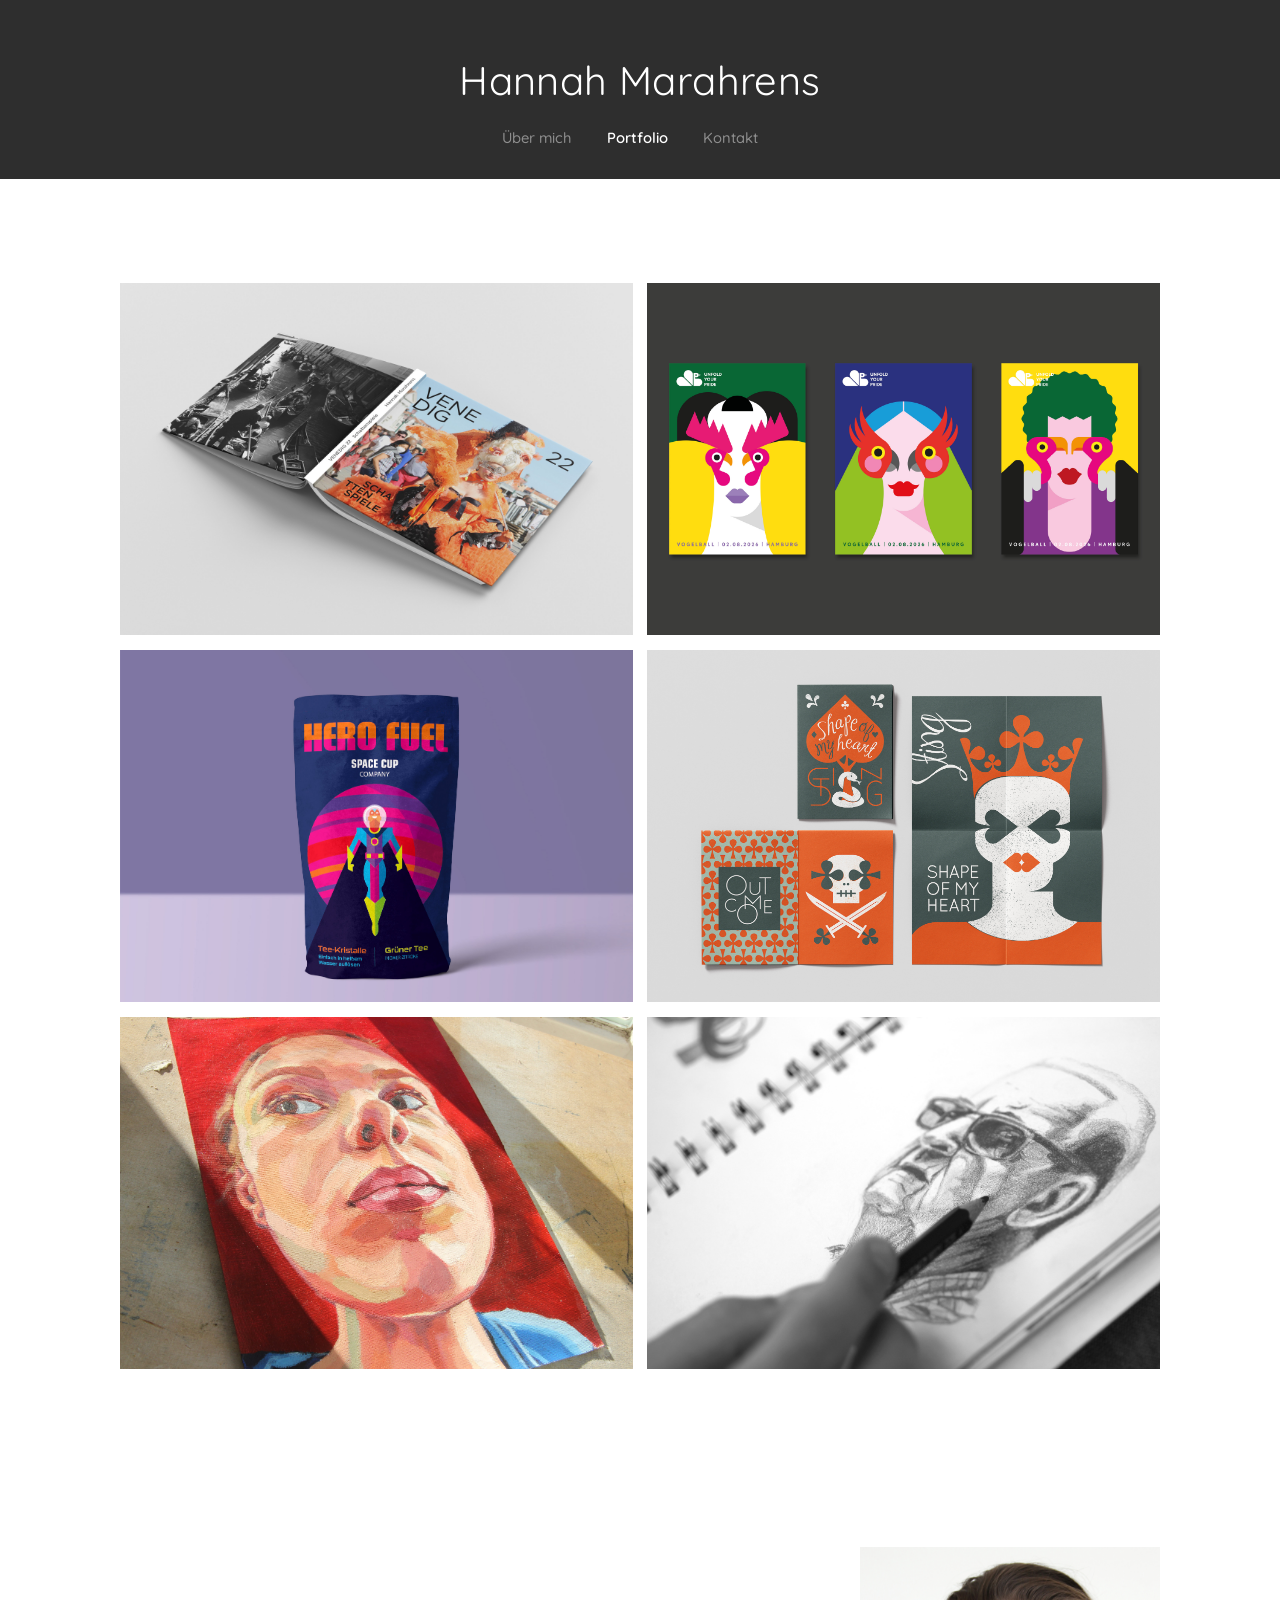
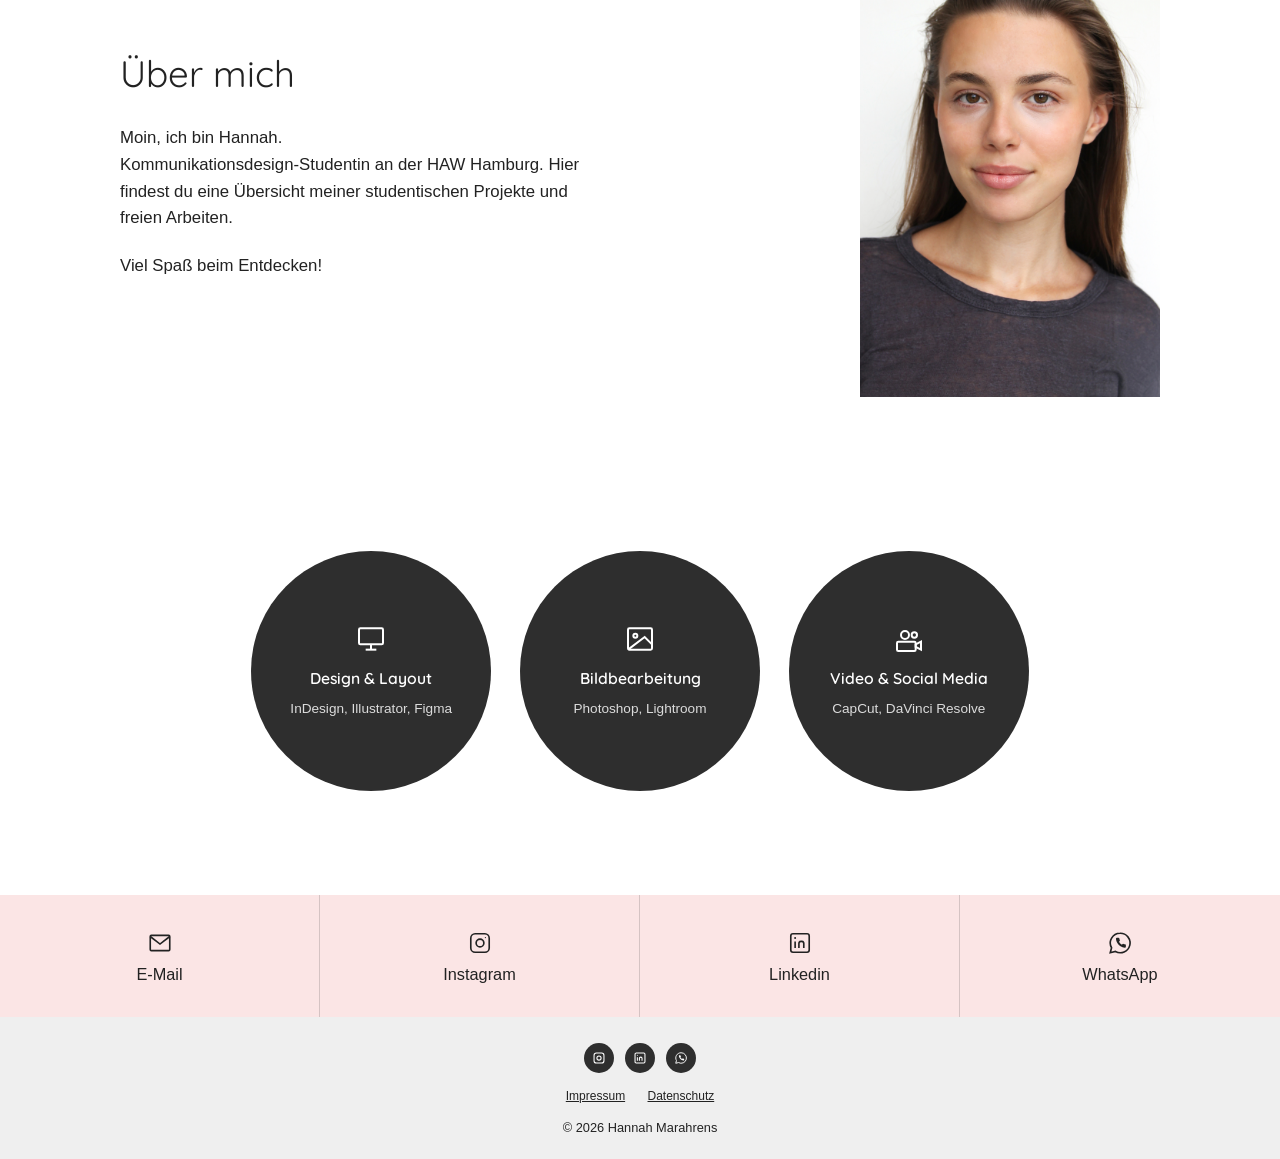
==== commit 90f0af24: "Fix typo in Impressum section" ====
--- a/index.html
+++ b/index.html
@@ -140,7 +140,7 @@
     <button class="modal-close" onclick="closeModal('impressumModal')">&times;</button>
     <h2>Impressum</h2>
     <p><strong>Angaben gemäß § 5 DDG</strong></p>
-    <p>Hannah Mararrens<br>c/o Impressumservis Dein-Impressum<br>Stettiner Str. 41<br>35410 Hungen</p>
+    <p>Hannah Marahrens<br>c/o Impressumservis Dein-Impressum<br>Stettiner Str. 41<br>35410 Hungen</p>
     <h3>Kontakt</h3>
     <p>E-Mail: hannah_mararrens@gmx.de</p>
     <h3>Umsatzsteuer</h3>
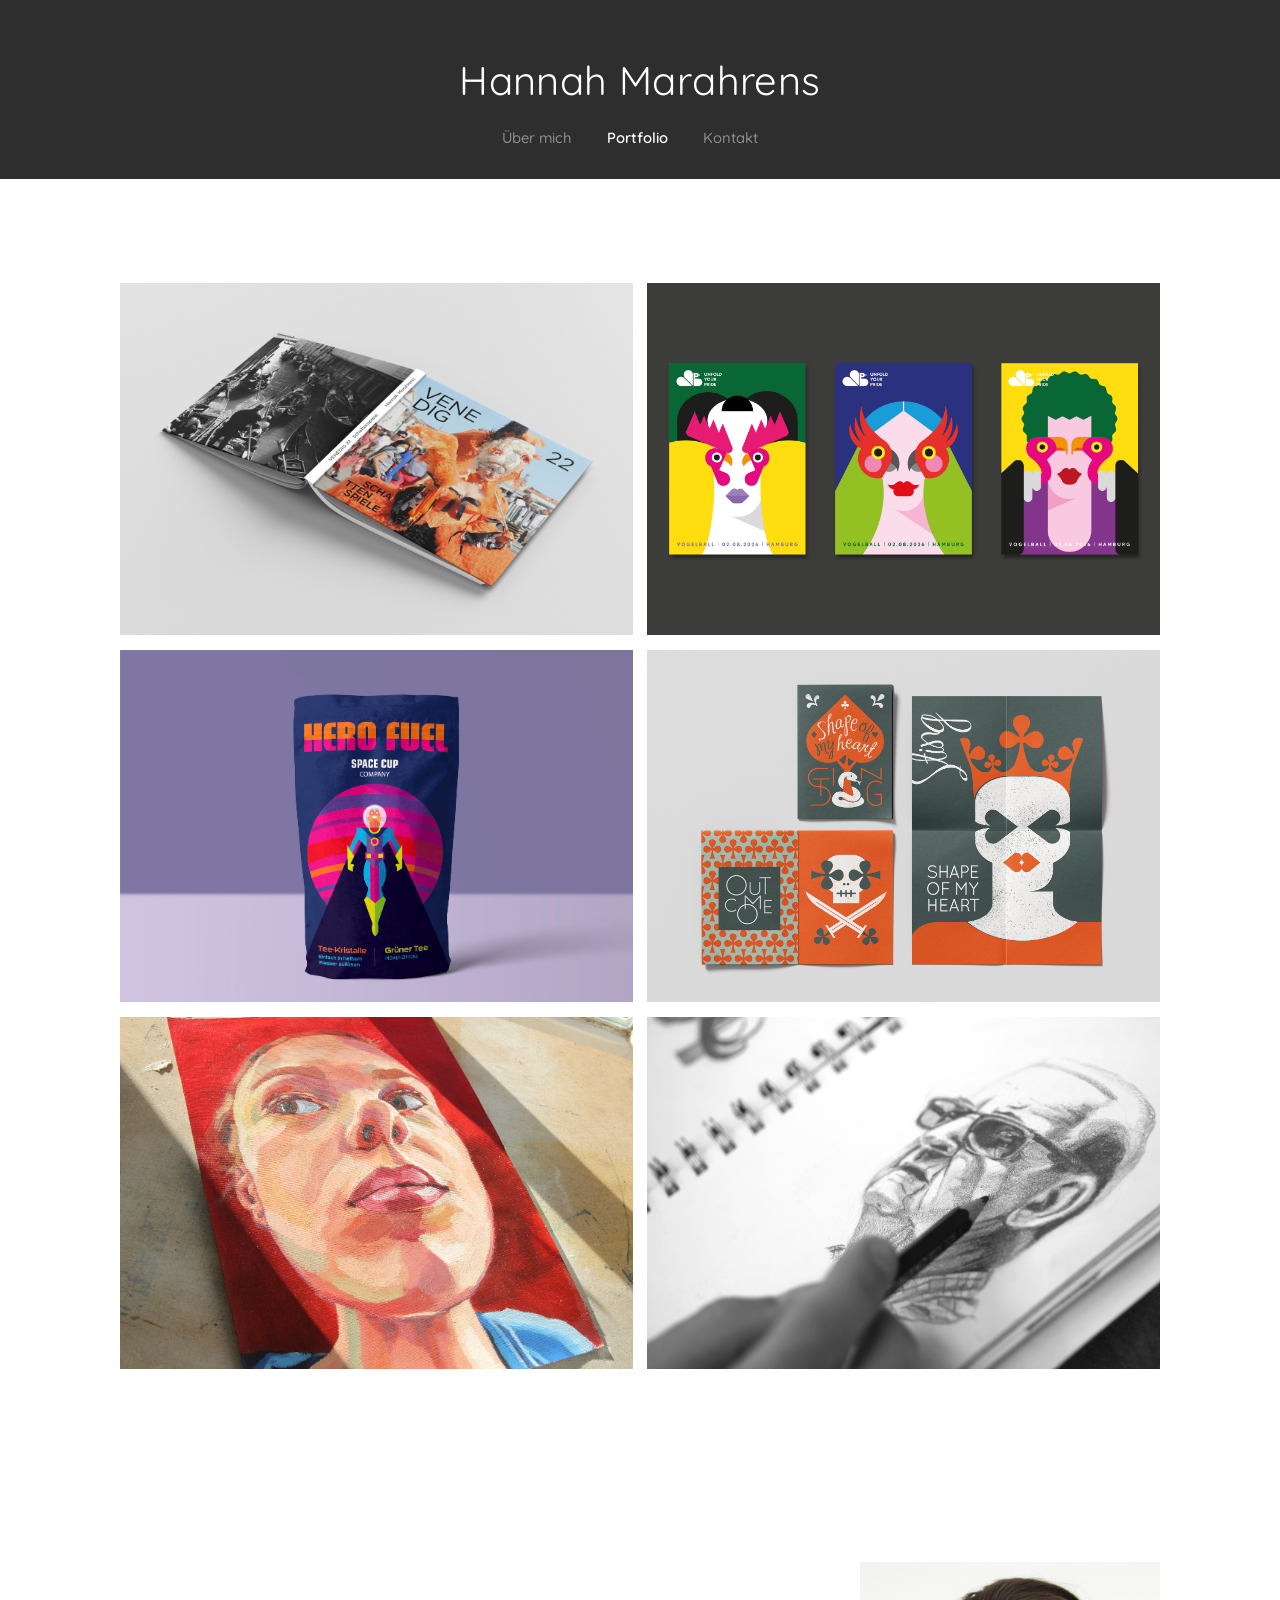
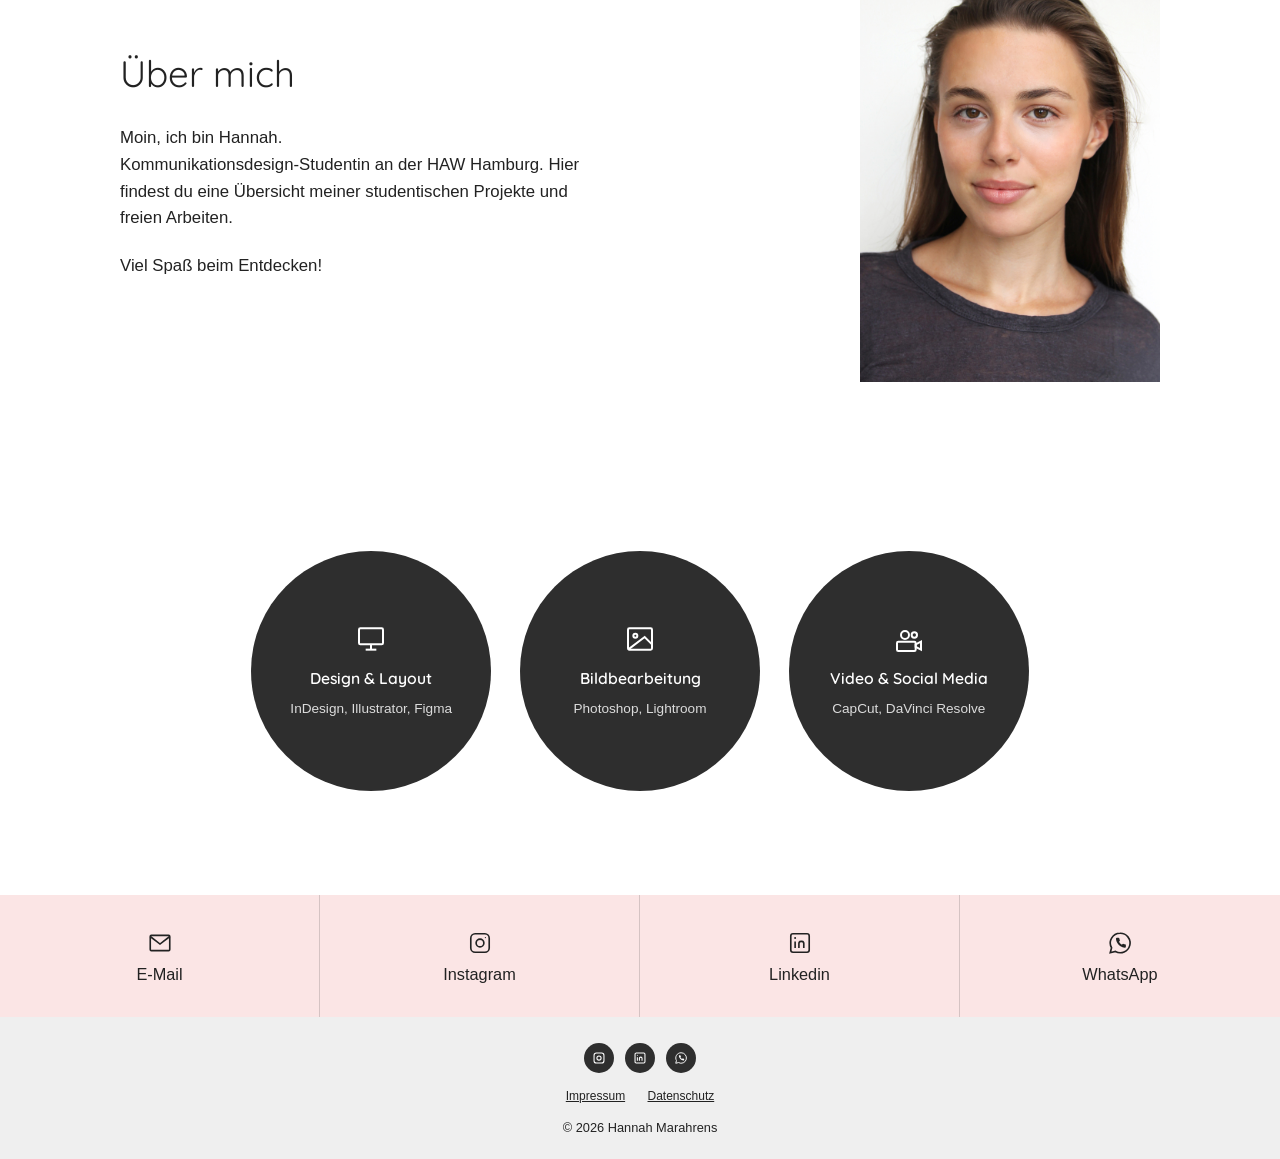
==== commit 61cb0ea0: "Fix spelling of 'Impressumservice' in index.html" ====
--- a/index.html
+++ b/index.html
@@ -140,13 +140,13 @@
     <button class="modal-close" onclick="closeModal('impressumModal')">&times;</button>
     <h2>Impressum</h2>
     <p><strong>Angaben gemäß § 5 DDG</strong></p>
-    <p>Hannah Marahrens<br>c/o Impressumservis Dein-Impressum<br>Stettiner Str. 41<br>35410 Hungen</p>
+    <p>Hannah Marahrens<br>c/o Impressumservice Dein-Impressum<br>Stettiner Str. 41<br>35410 Hungen</p>
     <h3>Kontakt</h3>
     <p>E-Mail: hannah_mararrens@gmx.de</p>
     <h3>Umsatzsteuer</h3>
     <p>Gemäß § 19 UStG wird keine Umsatzsteuer ausgewiesen (Kleinunternehmerregelung).</p>
     <h3>Verantwortlich für den Inhalt nach § 18 Abs. 2 MStV</h3>
-    <p>Hannah Mararrens<br>c/o Impressumservis Dein-Impressum<br>Stettiner Str. 41<br>35410 Hungen</p>
+    <p>Hannah Mararrens<br>c/o Impressumservice Dein-Impressum<br>Stettiner Str. 41<br>35410 Hungen</p>
     <h3>Haftung für Inhalte</h3>
     <p>Als Diensteanbieterin bin ich gemäß § 7 Abs. 1 DDG für eigene Inhalte auf diesen Seiten nach den allgemeinen Gesetzen verantwortlich. Gemäß §§ 8 bis 10 DDG bin ich als Diensteanbieterin jedoch nicht verpflichtet, übermittelte oder gespeicherte fremde Informationen zu überwachen.</p>
     <h3>Haftung für Links</h3>
@@ -163,7 +163,7 @@
     <h3>1. Datenschutz auf einen Blick</h3>
     <p>Die folgenden Hinweise geben einen einfachen Überblick darüber, was mit deinen personenbezogenen Daten passiert, wenn du diese Website besuchst. Personenbezogene Daten sind alle Daten, mit denen du persönlich identifiziert werden kannst.</p>
     <h3>2. Verantwortliche Stelle</h3>
-    <p>Hannah Mararrens<br>c/o Impressumservis Dein-Impressum<br>Stettiner Str. 41<br>35410 Hungen<br>E-Mail: hannah_mararrens@gmx.de</p>
+    <p>Hannah Mararrens<br>c/o Impressumservice Dein-Impressum<br>Stettiner Str. 41<br>35410 Hungen<br>E-Mail: hannah_mararrens@gmx.de</p>
     <h3>3. Hosting (GitHub Pages)</h3>
     <p>Diese Website wird über <strong>GitHub Pages</strong> gehostet. Anbieter ist die GitHub Inc., 88 Colin P. Kelly Jr. Street, San Francisco, CA 94107, USA. Beim Aufruf dieser Website verarbeitet GitHub technisch notwendige Verbindungsdaten, insbesondere deine IP-Adresse, Datum und Uhrzeit des Zugriffs sowie Browser- und Geräteinformationen, in Server-Logfiles. Die Verwendung erfolgt im Interesse einer sicheren, schnellen und effizienten Bereitstellung des Online-Angebots (Art. 6 Abs. 1 lit. f DSGVO). Dabei kann es zu einer Übermittlung von Daten in die USA kommen; diese erfolgt auf Grundlage geeigneter Garantien nach Art. 44 ff. DSGVO. Weitere Informationen: <a href="https://docs.github.com/de/site-policy/privacy-policies/github-general-privacy-statement" target="_blank" rel="noopener noreferrer" style="text-decoration:underline;">GitHub-Datenschutzerklärung</a>.</p>
     <h3>4. Allgemeine Datenerfassung auf der Website</h3>
